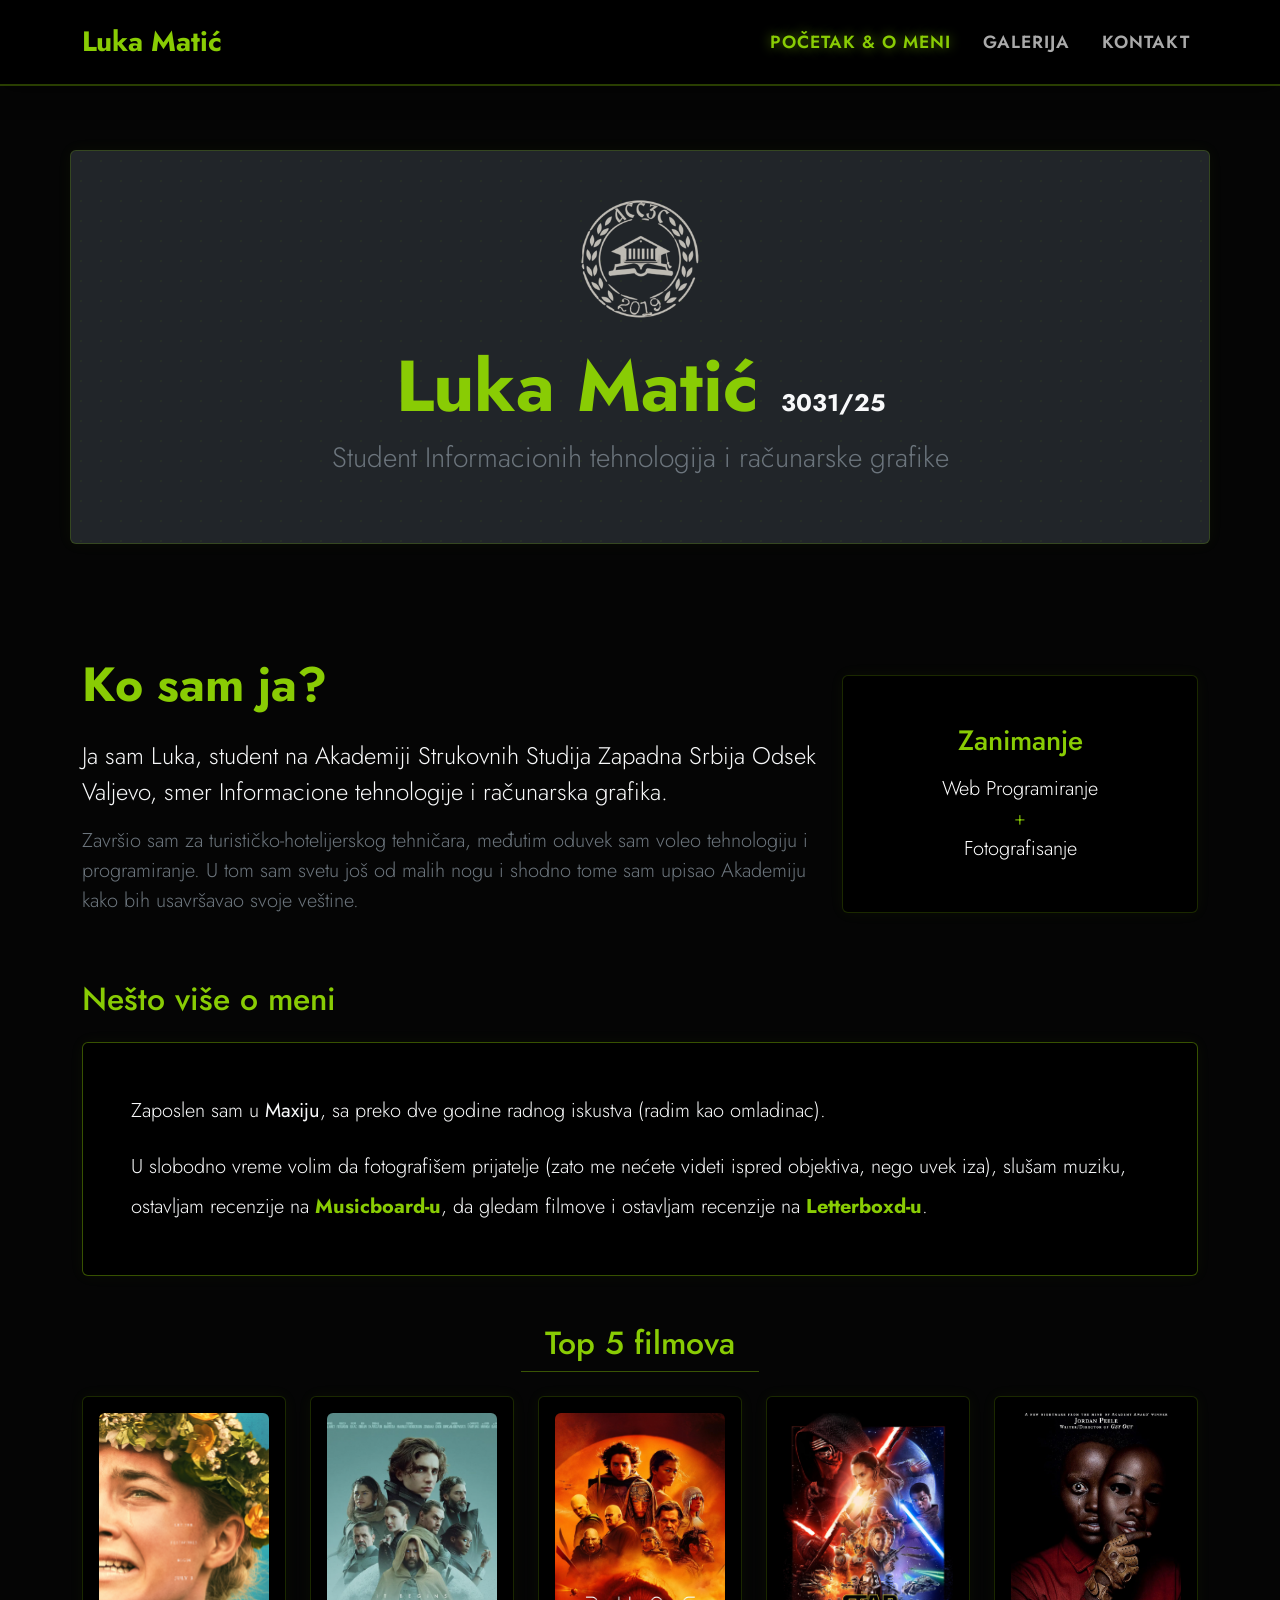
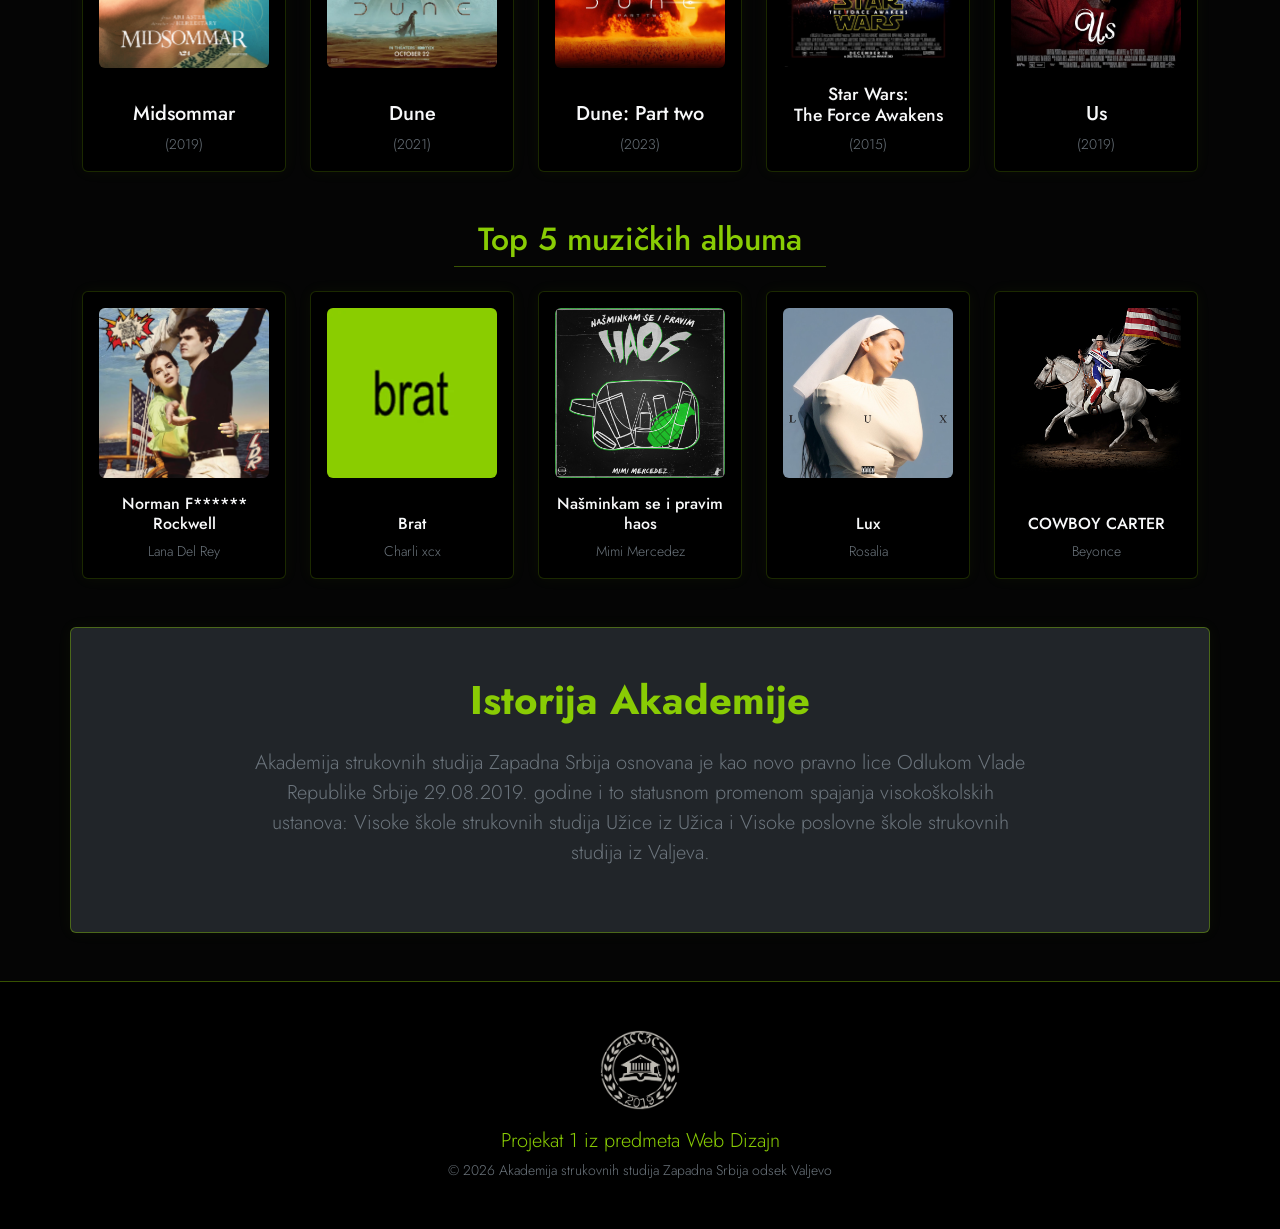
==== index.html @ d8d51e2e "1" ====
<!DOCTYPE html>
<html lang="sr" data-bs-theme="dark">
<head>
    <meta charset="UTF-8">
    <meta name="viewport" content="width=device-width, initial-scale=1.0">
    <title>Početak - Luka Matić</title>
    <link href="https://cdn.jsdelivr.net/npm/bootstrap@5.3.3/dist/css/bootstrap.min.css" rel="stylesheet">
    <link rel="preconnect" href="https://fonts.googleapis.com">
    <link rel="preconnect" href="https://fonts.gstatic.com" crossorigin>
    <link href="https://fonts.googleapis.com/css2?family=Jost:wght@300;400;500;600&display=swap" rel="stylesheet">
    <link href="index.css" rel="stylesheet">
</head>
<body>
    <nav class="navbar navbar-expand-lg custom-navbar sticky-top">
        <div class="container">
            <a class="navbar-brand text-neon fw-bold fs-3" href="index.html">Luka Matić</a>
            <button class="navbar-toggler" type="button" data-bs-toggle="collapse" data-bs-target="#navbarNav">
                <span class="navbar-toggler-icon"></span>
            </button>
            <div class="collapse navbar-collapse justify-content-end" id="navbarNav">
                <ul class="navbar-nav gap-3">
                    <li class="nav-item">
                        <a class="nav-link active" href="index.html">Početak & O meni</a>
                    </li>
                    <li class="nav-item">
                        <a class="nav-link" href="galerija.html">Galerija</a>
                    </li>
                    <li class="nav-item">
                        <a class="nav-link" href="kontakt.html">Kontakt</a>
                    </li>
                </ul>
            </div>
        </div>
    </nav>

    <header class="hero-section text-center py-5 fade-in">
        <div class="container py-5 my-3 rounded neon-box bg-dark custom-bg-pattern">
            <a href="https://va.akademijazs.edu.rs/">
                <img src="9-Akademija-logo-sivi.png" alt="Akademija" class="logo-img mb-4 fade-in delay-1" height="120">
            </a>
            <h1 class="display-2 fw-bold text-neon fade-in delay-2">Luka Matić <span class="fs-4 text-light">3031/25</span></h1>
            <p class="lead fade-in delay-3 fs-3 text-secondary">Student Informacionih tehnologija i računarske grafike</p>
        </div>
    </header>

    <main class="container my-5">
        <div class="row align-items-center mb-5 slide-up">
            <div class="col-lg-8 mb-4 mb-lg-0">
                <h2 class="text-neon mb-4 fw-bold display-5">Ko sam ja?</h2>
                <p class="fs-4 lh-base text-light">Ja sam Luka, student na Akademiji Strukovnih Studija Zapadna Srbija Odsek Valjevo, smer Informacione tehnologije i računarska grafika.</p>
                <p class="fs-5 text-secondary">Završio sam za turističko-hotelijerskog tehničara, međutim oduvek sam voleo tehnologiju i programiranje. U tom sam svetu još od malih nogu i shodno tome sam upisao Akademiju kako bih usavršavao svoje veštine.</p>
            </div>
            <div class="col-lg-4 text-center">
                <div class="neon-box p-5 rounded bg-black h-100 d-flex flex-column justify-content-center">
                    <h4 class="text-neon fs-3 mb-3">Zanimanje</h4>
                    <p class="fs-5 mb-0 text-white">Web Programiranje<br><span class="text-neon">+</span><br>Fotografisanje</p>
                </div>
            </div>
        </div>

        <div class="row mb-5 slide-up">
            <div class="col-lg-12">
                <h2 class="text-neon mb-4">Nešto više o meni</h2>
                <div class="card bg-black border-neon p-5 neon-box text-light fs-5 lh-lg">
                    <p>Zaposlen sam u <strong>Maxiju</strong>, sa preko dve godine radnog iskustva (radim kao omladinac).</p>
                    <p class="mb-0">U slobodno vreme volim da fotografišem prijatelje (zato me nećete videti ispred objektiva, nego uvek iza), slušam muziku, ostavljam recenzije na <a class="text-neon fw-bold custom-link" href="https://musicboard.com/user/lukamercedez" target="_blank">Musicboard-u</a>, da gledam filmove i ostavljam recenzije na <a class="text-neon fw-bold custom-link" href="https://letterboxd.com/lukamercedez/" target="_blank">Letterboxd-u</a>.</p>
                </div>
            </div>
        </div>

        <div class="row mt-5 slide-up">
            <div class="col-12 text-center">
                <h2 class="text-neon mb-4 pb-2 border-bottom border-neon d-inline-block px-4">Top 5 filmova</h2>
            </div>
        </div>
        
        <div class="row row-cols-2 row-cols-md-5 g-4 slide-up mb-5 justify-content-center text-center">
            <div class="col">
                <a href="https://www.imdb.com/find/?q=Midsommar" target="_blank" class="text-decoration-none">
                    <div class="neon-box bg-black p-3 rounded h-100 d-flex flex-column transition-hover">
                        <img src="midsommar.jpg" class="img-fluid rounded mb-3 custom-poster" alt="Midsommar" loading="lazy" decoding="async">
                        <h5 class="text-light mt-auto">Midsommar</h5>
                        <p class="text-secondary small mb-0">(2019)</p>
                    </div>
                </a>
            </div>
            <div class="col">
                <a href="https://www.imdb.com/find/?q=Dune" target="_blank" class="text-decoration-none">
                    <div class="neon-box bg-black p-3 rounded h-100 d-flex flex-column transition-hover">
                        <img src="dune.webp" class="img-fluid rounded mb-3 custom-poster" alt="Dune" loading="lazy" decoding="async">
                        <h5 class="text-light mt-auto">Dune</h5>
                        <p class="text-secondary small mb-0">(2021)</p>
                    </div>
                </a>
            </div>
            <div class="col">
                <a href="https://www.imdb.com/find/?q=Dune+Part+Two" target="_blank" class="text-decoration-none">
                    <div class="neon-box bg-black p-3 rounded h-100 d-flex flex-column transition-hover">
                        <img src="duneparttwo.jpg" class="img-fluid rounded mb-3 custom-poster" alt="Dune: Part two" loading="lazy" decoding="async">
                        <h5 class="text-light mt-auto">Dune: Part two</h5>
                        <p class="text-secondary small mb-0">(2023)</p>
                    </div>
                </a>
            </div>
            <div class="col">
                <a href="https://www.imdb.com/find/?q=Star+Wars+The+Force+Awakens" target="_blank" class="text-decoration-none">
                    <div class="neon-box bg-black p-3 rounded h-100 d-flex flex-column transition-hover">
                        <img src="starwars.jpeg" class="img-fluid rounded mb-3 custom-poster" alt="Star Wars: The Force Awakens" loading="lazy" decoding="async">
                        <h5 class="text-light mt-auto text-decoration-none" style="font-size:1.1rem;">Star Wars: <br>The Force Awakens</h5>
                        <p class="text-secondary small mb-0">(2015)</p>
                    </div>
                </a>
            </div>
            <div class="col">
                <a href="https://www.imdb.com/find/?q=Us" target="_blank" class="text-decoration-none">
                    <div class="neon-box bg-black p-3 rounded h-100 d-flex flex-column transition-hover">
                        <img src="us.jpg" class="img-fluid rounded mb-3 custom-poster" alt="Us" loading="lazy" decoding="async">
                        <h5 class="text-light mt-auto">Us</h5>
                        <p class="text-secondary small mb-0">(2019)</p>
                    </div>
                </a>
            </div>
        </div>

        <div class="row mt-5 slide-up">
            <div class="col-12 text-center">
                <h2 class="text-neon mb-4 pb-2 border-bottom border-neon d-inline-block px-4">Top 5 muzičkih albuma</h2>
            </div>
        </div>

        <div class="row row-cols-2 row-cols-md-3 row-cols-lg-5 g-4 slide-up mb-5 justify-content-center text-center">
            <div class="col">
                <a href="https://open.spotify.com/search/Norman%20Fucking%20Rockwell%20Lana%20Del%20Rey" target="_blank" class="text-decoration-none">
                    <div class="neon-box bg-black p-3 rounded h-100 d-flex flex-column transition-hover">
                        <img src="nfrbylana.jpg" class="img-fluid rounded mb-3 custom-album" alt="Norman F****** Rockwell" loading="lazy" decoding="async">
                        <h5 class="text-light fs-6 mt-auto">Norman F****** Rockwell</h5>
                        <p class="text-secondary small mb-0">Lana Del Rey</p>
                    </div>
                </a>
            </div>
            <div class="col">
                <a href="https://open.spotify.com/search/Brat%20Charli%20xcx" target="_blank" class="text-decoration-none">
                    <div class="neon-box bg-black p-3 rounded h-100 d-flex flex-column transition-hover">
                        <img src="Charli-XCX-Brat.webp" class="img-fluid rounded mb-3 custom-album" alt="Brat" loading="lazy" decoding="async">
                        <h5 class="text-light fs-6 mt-auto">Brat</h5>
                        <p class="text-secondary small mb-0">Charli xcx</p>
                    </div>
                </a>
            </div>
            <div class="col">
                <a href="https://open.spotify.com/search/Nasminkam%20se%20i%20pravim%20haos%20Mimi%20Mercedez" target="_blank" class="text-decoration-none">
                    <div class="neon-box bg-black p-3 rounded h-100 d-flex flex-column transition-hover">
                        <img src="nasminkamseipravimhaos.jpeg" class="img-fluid rounded mb-3 custom-album" alt="Našminkam se i pravim haos" loading="lazy" decoding="async">
                        <h5 class="text-light fs-6 mt-auto">Našminkam se i pravim haos</h5>
                        <p class="text-secondary small mb-0">Mimi Mercedez</p>
                    </div>
                </a>
            </div>
            <div class="col">
                <a href="https://open.spotify.com/search/Lux%20Rosalia" target="_blank" class="text-decoration-none">
                    <div class="neon-box bg-black p-3 rounded h-100 d-flex flex-column transition-hover">
                        <img src="luxbyrosalia.jpeg" class="img-fluid rounded mb-3 custom-album" alt="Lux" loading="lazy" decoding="async">
                        <h5 class="text-light fs-6 mt-auto">Lux</h5>
                        <p class="text-secondary small mb-0">Rosalia</p>
                    </div>
                </a>
            </div>
            <div class="col">
                <a href="https://open.spotify.com/search/Cowboy%20Carter%20Beyonce" target="_blank" class="text-decoration-none">
                    <div class="neon-box bg-black p-3 rounded h-100 d-flex flex-column transition-hover">
                        <img src="cowboycarter.png" class="img-fluid rounded mb-3 custom-album" alt="COWBOY CARTER" loading="lazy" decoding="async">
                        <h5 class="text-light fs-6 mt-auto">COWBOY CARTER</h5>
                        <p class="text-secondary small mb-0">Beyonce</p>
                    </div>
                </a>
            </div>
        </div>

        <div class="row mt-5 slide-up">
            <aside class="col-12 p-5 bg-dark rounded border-neon neon-box text-center">
                <h3 class="mb-4"><a class="text-neon custom-link display-6 fw-bold" href="https://akademijazs.edu.rs/o-akademiji/">Istorija Akademije</a></h3>
                <p class="fs-5 text-secondary w-75 mx-auto">Akademija strukovnih studija Zapadna Srbija osnovana je kao novo pravno lice Odlukom Vlade Republike Srbije 29.08.2019. godine i to statusnom promenom spajanja visokoškolskih ustanova: Visoke škole strukovnih studija Užice iz Užica i Visoke poslovne škole strukovnih studija iz Valjeva.</p>
            </aside>
        </div>
    </main>

    <footer class="footer mt-auto py-5 border-top border-neon text-center bg-black">
        <div class="container">
            <a href="https://va.akademijazs.edu.rs/" class="d-inline-block mb-3 logo-hover">
                <img src="9-Akademija-logo-sivi.png" height="80" alt="Logo">
            </a>
            <p class="text-neon mb-1 fs-5">Projekat 1 iz predmeta Web Dizajn</p>
            <p class="small text-secondary mb-0">&copy; 2026 Akademija strukovnih studija Zapadna Srbija odsek Valjevo</p>
        </div>
    </footer>

    <script src="https://cdn.jsdelivr.net/npm/bootstrap@5.3.3/dist/js/bootstrap.bundle.min.js"></script>
    <script src="index.js"></script>
</body>
</html>
---- index.css ----
:root {
    --neon-green: #89CC04;
    --dark-bg: #050505;
    --darker-bg: #000000;
}

html {
    overflow-x: clip;
}

body {
    background-color: var(--dark-bg) !important;
    color: #e0e0e0;
    font-family: 'Jost', system-ui, -apple-system, sans-serif !important;
    font-weight: 300 !important;
    scroll-behavior: smooth;
    overflow-x: hidden;
    max-width: 100%;
}

::selection {
    background-color: var(--neon-green);
    color: black;
}

.text-neon {
    color: var(--neon-green) !important;
}

.border-neon {
    border-color: rgba(137, 204, 4, 0.4) !important;
}

.bg-black {
    background-color: var(--darker-bg) !important;
}

.custom-bg-pattern {
    background-image: radial-gradient(rgba(137, 204, 4, 0.05) 1px, transparent 1px);
    background-size: 20px 20px;
}

.custom-link {
    text-decoration: none;
    transition: color 0.3s ease, text-shadow 0.3s ease;
}

.custom-link:hover {
    color: #fff !important;
    text-shadow: 0 0 10px var(--neon-green);
}

.logo-hover {
    transition: transform 0.3s ease;
}

.logo-hover:hover {
    transform: scale(1.05);
}

.custom-navbar {
    background-color: rgba(0, 0, 0, 0.92);
    backdrop-filter: blur(10px);
    -webkit-backdrop-filter: blur(10px);
    border-bottom: 2px solid rgba(137, 204, 4, 0.3);
    box-shadow: 0 4px 20px rgba(0, 0, 0, 0.5);
    padding: 1rem 0;
}

.nav-link {
    color: #aaaaaa !important;
    font-weight: 600;
    font-size: 1.1rem;
    transition: color 0.25s ease, text-shadow 0.25s ease;
    text-transform: uppercase;
    letter-spacing: 1px;
}

.nav-link:hover, .nav-link.active {
    color: var(--neon-green) !important;
    text-shadow: 0 0 12px rgba(137, 204, 4, 0.6);
}

.neon-box {
    border: 1px solid rgba(137, 204, 4, 0.2);
    box-shadow: 0 0 15px rgba(137, 204, 4, 0.05);
    transition: box-shadow 0.3s ease, border-color 0.3s ease, transform 0.3s ease;
}

.neon-box:hover {
    box-shadow: 0 0 25px rgba(137, 204, 4, 0.2);
    border-color: rgba(137, 204, 4, 0.7);
    transform: translateY(-4px);
}

.btn-neon {
    background-color: transparent;
    color: var(--neon-green);
    border: 2px solid var(--neon-green);
    border-radius: 8px;
    font-weight: bold;
    transition: background-color 0.25s ease, color 0.25s ease, box-shadow 0.25s ease, transform 0.25s ease;
}

.btn-neon:hover {
    background-color: var(--neon-green);
    color: black;
    box-shadow: 0 0 20px var(--neon-green);
    transform: translateY(-3px);
}

/* ── Gallery grid ── */
.galerija-grid {
    display: grid;
    grid-template-columns: repeat(4, 1fr);
    gap: 16px;
}

.custom-img {
    border-radius: 10px;
    box-shadow: 0 4px 15px rgba(0, 0, 0, 0.8);
    transition: transform 0.3s ease, box-shadow 0.3s ease, border-color 0.3s ease;
    cursor: pointer;
    width: 100%;
    height: auto;
    border: 2px solid transparent;
    display: block;
}

.custom-img.img-large {
    grid-column: span 2;
}

.custom-img.img-grafika {
    object-fit: contain;
    background-color: rgba(255, 255, 255, 0.05);
    padding: 15px;
}

.custom-img:hover {
    transform: scale(1.04) translateY(-6px);
    box-shadow: 0 12px 28px rgba(137, 204, 4, 0.2);
    border-color: var(--neon-green);
    z-index: 10;
    position: relative;
}

/* ── Scroll animations ── */
.fade-in {
    opacity: 0;
    animation: fadeIn 1s ease forwards;
}

.slide-up {
    opacity: 0;
    transform: translateY(30px);
    transition: opacity 0.7s ease-out, transform 0.7s ease-out;
}

.slide-up.visible {
    opacity: 1;
    transform: translateY(0);
}

.delay-1 { animation-delay: 0.2s; }
.delay-2 { animation-delay: 0.4s; }
.delay-3 { animation-delay: 0.6s; }
.delay-4 { animation-delay: 0.8s; }

@keyframes fadeIn {
    from { opacity: 0; }
    to { opacity: 1; }
}

/* ── Form ── */
.form-control {
    transition: border-color 0.25s ease, box-shadow 0.25s ease;
}

.form-control:focus {
    background-color: var(--dark-bg);
    color: white;
    border-color: var(--neon-green);
    box-shadow: 0 0 10px rgba(137, 204, 4, 0.4);
}

/* ── Cards: film / album ── */
.custom-poster {
    aspect-ratio: 2/3;
    object-fit: cover;
    width: 100%;
    box-shadow: 0 4px 15px rgba(0, 0, 0, 0.5);
}

.custom-album {
    aspect-ratio: 1/1;
    object-fit: cover;
    width: 100%;
    box-shadow: 0 4px 15px rgba(0, 0, 0, 0.5);
}

/* ── Tablet ── */
@media (max-width: 768px) {
    .galerija-grid {
        grid-template-columns: repeat(2, 1fr);
        gap: 10px;
    }

    .custom-img.img-large {
        grid-column: span 2;
    }

    .custom-img.img-grafika {
        grid-column: span 2;
    }

    .custom-navbar {
        backdrop-filter: none;
        -webkit-backdrop-filter: none;
        background-color: rgba(0, 0, 0, 0.97);
    }
}

/* ── Mobile ── */
@media (max-width: 480px) {
    .galerija-grid {
        grid-template-columns: 1fr;
        gap: 10px;
    }

    .custom-img,
    .custom-img.img-large,
    .custom-img.img-grafika {
        grid-column: span 1 !important;
    }

    .display-2 { font-size: 2.2rem !important; }
    .display-3 { font-size: 2rem !important; }
    .display-4 { font-size: 1.8rem !important; }

    .navbar-nav {
        gap: 0 !important;
    }

    .navbar-nav .nav-link {
        padding: 0.5rem 0;
    }
}
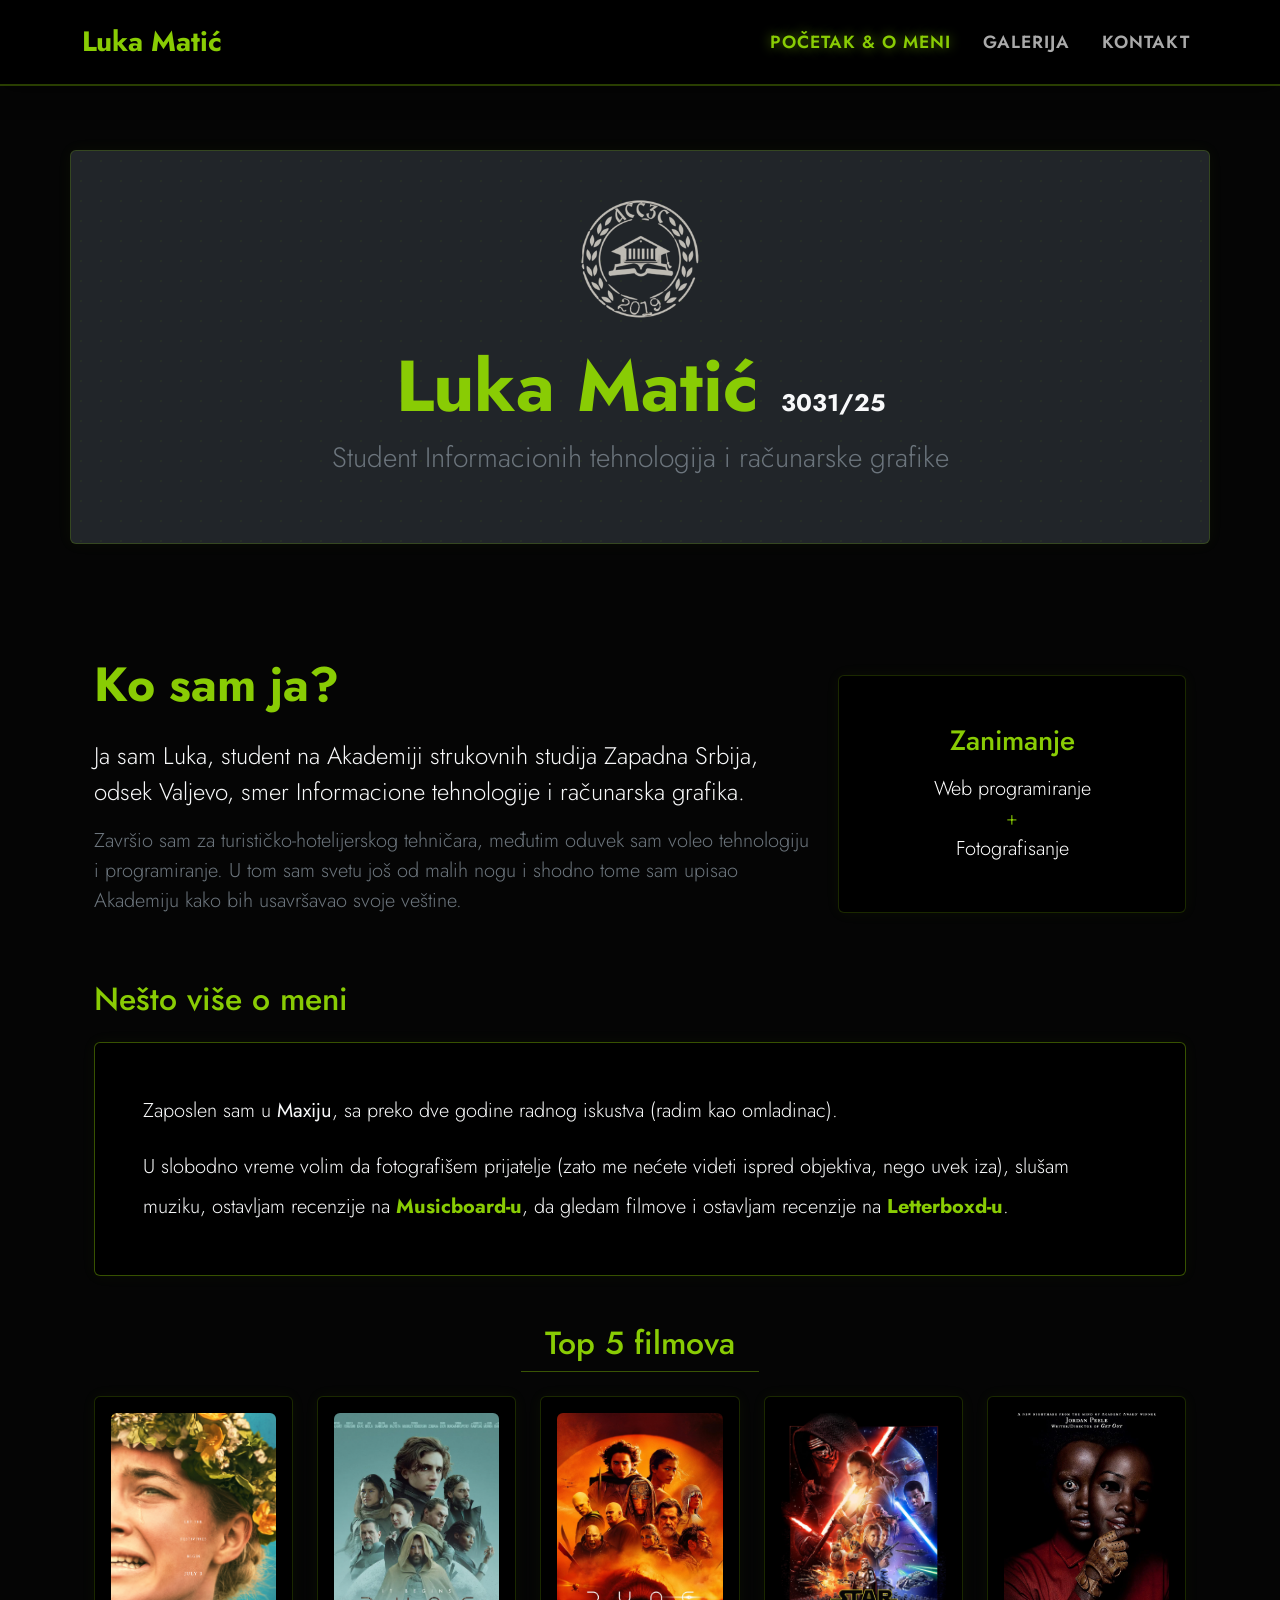
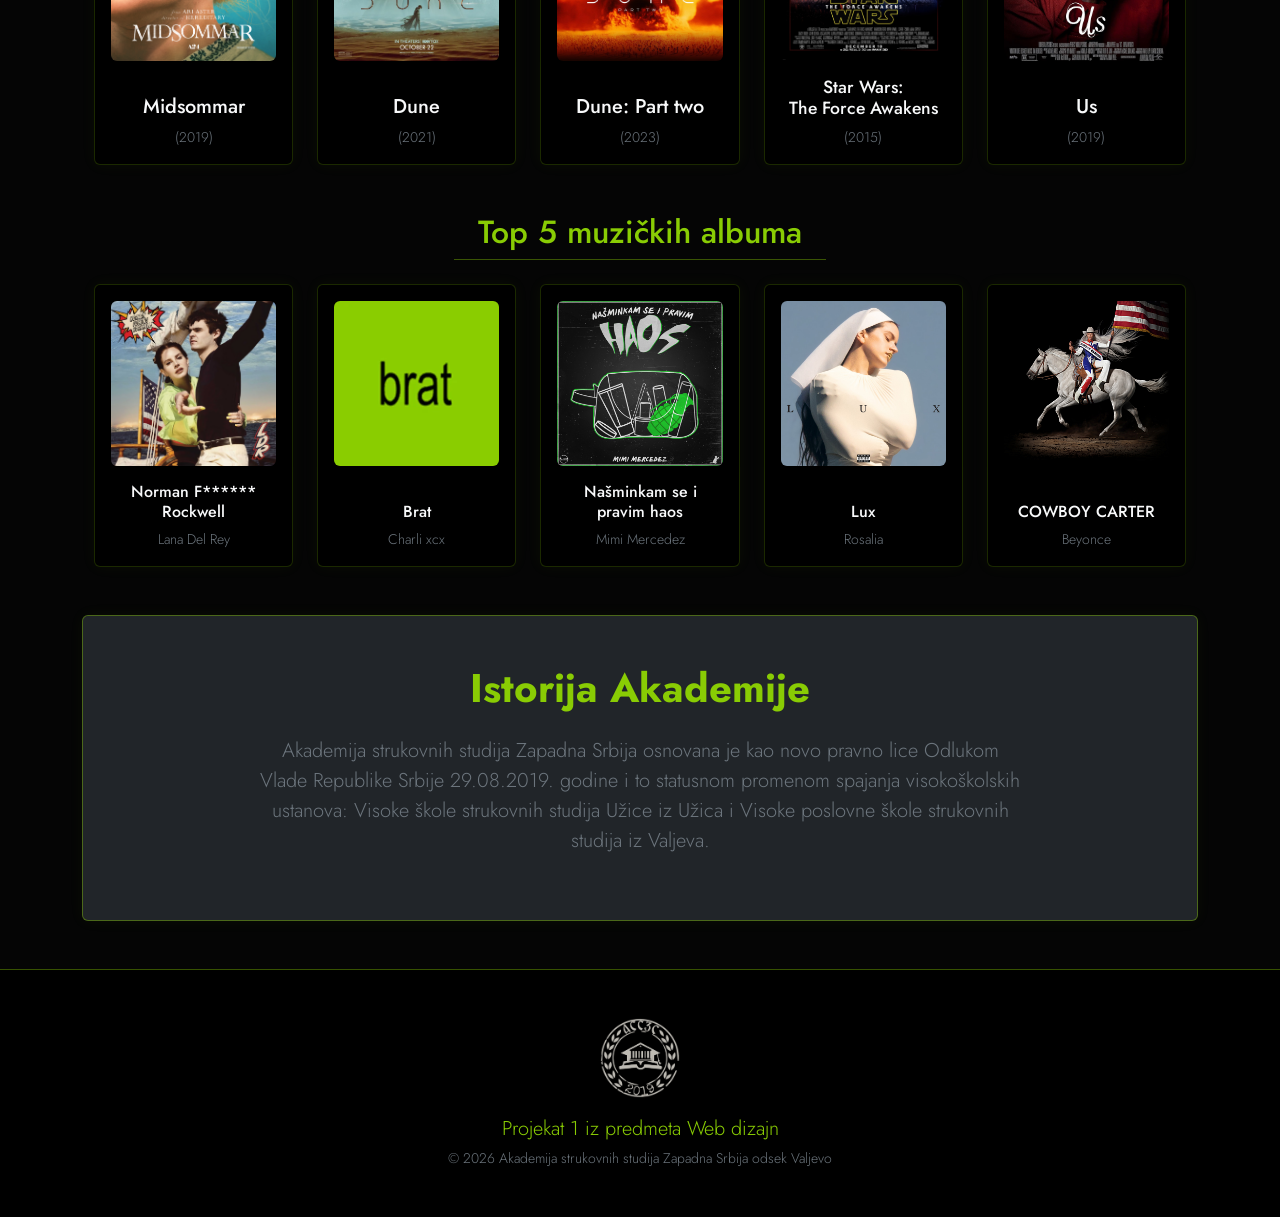
==== commit bae11a3e: "1" ====
--- a/index.html
+++ b/index.html
@@ -33,7 +33,7 @@
         </div>
     </nav>
 
-    <header class="hero-section text-center py-5 fade-in">
+    <header class="hero-section text-center py-5 fade-in px-2 px-sm-0">
         <div class="container py-5 my-3 rounded neon-box bg-dark custom-bg-pattern">
             <a href="https://va.akademijazs.edu.rs/">
                 <img src="9-Akademija-logo-sivi.png" alt="Akademija" class="logo-img mb-4 fade-in delay-1" height="120">
@@ -43,17 +43,17 @@
         </div>
     </header>
 
-    <main class="container my-5">
+    <main class="container my-5 px-3 px-sm-4">
         <div class="row align-items-center mb-5 slide-up">
             <div class="col-lg-8 mb-4 mb-lg-0">
                 <h2 class="text-neon mb-4 fw-bold display-5">Ko sam ja?</h2>
-                <p class="fs-4 lh-base text-light">Ja sam Luka, student na Akademiji Strukovnih Studija Zapadna Srbija Odsek Valjevo, smer Informacione tehnologije i računarska grafika.</p>
+                <p class="fs-4 lh-base text-light">Ja sam Luka, student na Akademiji strukovnih studija Zapadna Srbija, odsek Valjevo, smer Informacione tehnologije i računarska grafika.</p>
                 <p class="fs-5 text-secondary">Završio sam za turističko-hotelijerskog tehničara, međutim oduvek sam voleo tehnologiju i programiranje. U tom sam svetu još od malih nogu i shodno tome sam upisao Akademiju kako bih usavršavao svoje veštine.</p>
             </div>
             <div class="col-lg-4 text-center">
                 <div class="neon-box p-5 rounded bg-black h-100 d-flex flex-column justify-content-center">
                     <h4 class="text-neon fs-3 mb-3">Zanimanje</h4>
-                    <p class="fs-5 mb-0 text-white">Web Programiranje<br><span class="text-neon">+</span><br>Fotografisanje</p>
+                    <p class="fs-5 mb-0 text-white">Web programiranje<br><span class="text-neon">+</span><br>Fotografisanje</p>
                 </div>
             </div>
         </div>
@@ -177,7 +177,7 @@
         </div>
 
         <div class="row mt-5 slide-up">
-            <aside class="col-12 p-5 bg-dark rounded border-neon neon-box text-center">
+            <aside class="col-12 p-3 p-md-5 bg-dark rounded border-neon neon-box text-center">
                 <h3 class="mb-4"><a class="text-neon custom-link display-6 fw-bold" href="https://akademijazs.edu.rs/o-akademiji/">Istorija Akademije</a></h3>
                 <p class="fs-5 text-secondary w-75 mx-auto">Akademija strukovnih studija Zapadna Srbija osnovana je kao novo pravno lice Odlukom Vlade Republike Srbije 29.08.2019. godine i to statusnom promenom spajanja visokoškolskih ustanova: Visoke škole strukovnih studija Užice iz Užica i Visoke poslovne škole strukovnih studija iz Valjeva.</p>
             </aside>
@@ -189,7 +189,7 @@
             <a href="https://va.akademijazs.edu.rs/" class="d-inline-block mb-3 logo-hover">
                 <img src="9-Akademija-logo-sivi.png" height="80" alt="Logo">
             </a>
-            <p class="text-neon mb-1 fs-5">Projekat 1 iz predmeta Web Dizajn</p>
+            <p class="text-neon mb-1 fs-5">Projekat 1 iz predmeta Web dizajn</p>
             <p class="small text-secondary mb-0">&copy; 2026 Akademija strukovnih studija Zapadna Srbija odsek Valjevo</p>
         </div>
     </footer>
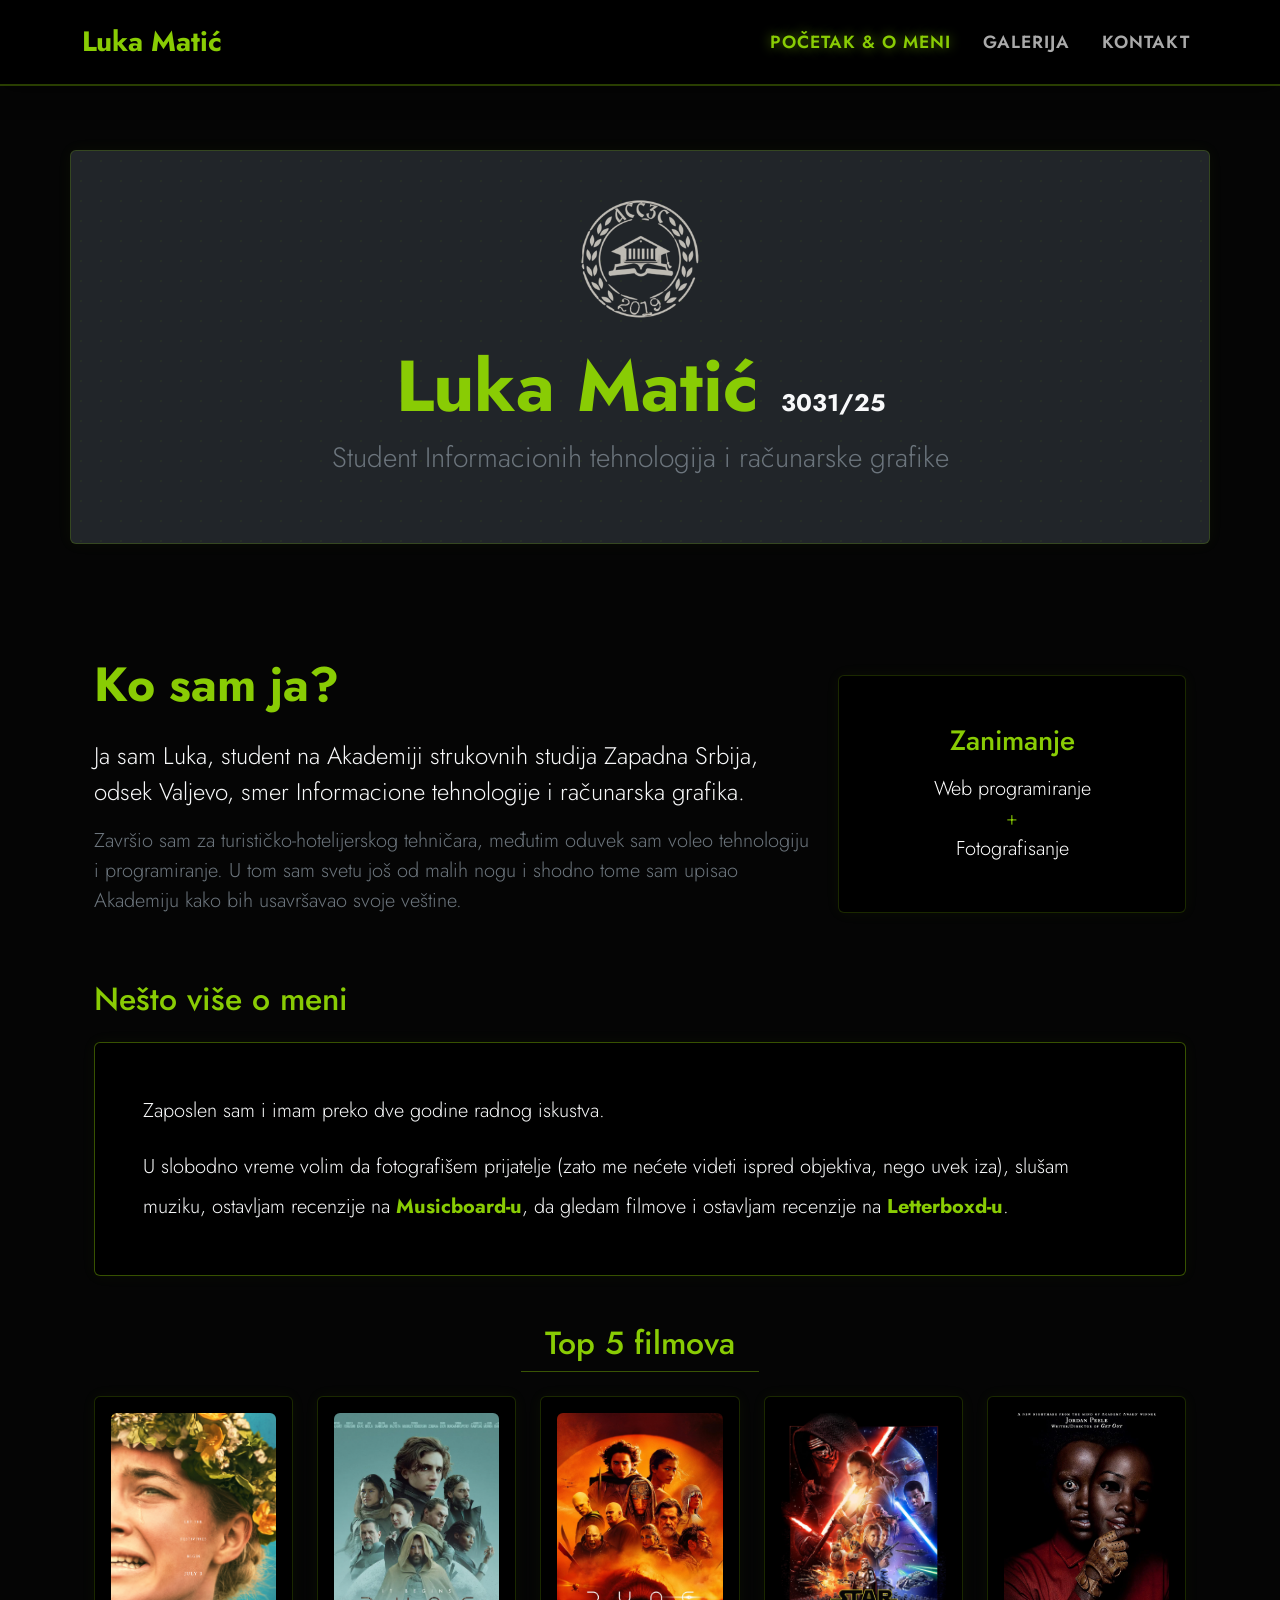
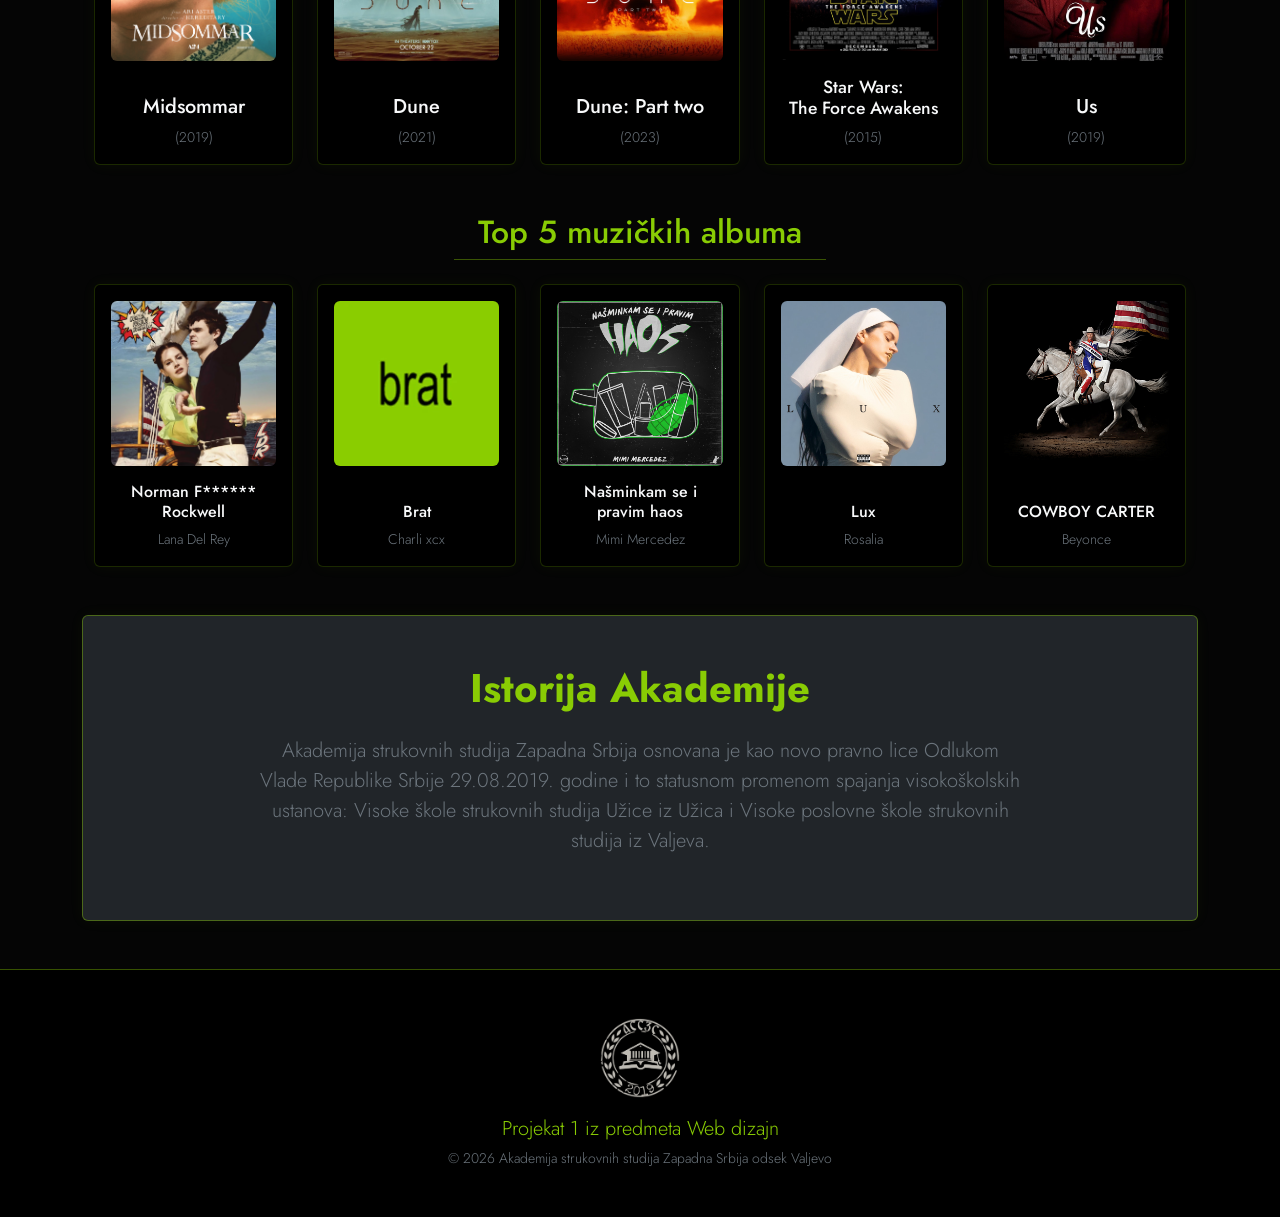
==== commit 9aa704aa: "1" ====
--- a/index.html
+++ b/index.html
@@ -62,7 +62,7 @@
             <div class="col-lg-12">
                 <h2 class="text-neon mb-4">Nešto više o meni</h2>
                 <div class="card bg-black border-neon p-5 neon-box text-light fs-5 lh-lg">
-                    <p>Zaposlen sam u <strong>Maxiju</strong>, sa preko dve godine radnog iskustva (radim kao omladinac).</p>
+                    <p>Zaposlen sam i imam preko dve godine radnog iskustva.</p>
                     <p class="mb-0">U slobodno vreme volim da fotografišem prijatelje (zato me nećete videti ispred objektiva, nego uvek iza), slušam muziku, ostavljam recenzije na <a class="text-neon fw-bold custom-link" href="https://musicboard.com/user/lukamercedez" target="_blank">Musicboard-u</a>, da gledam filmove i ostavljam recenzije na <a class="text-neon fw-bold custom-link" href="https://letterboxd.com/lukamercedez/" target="_blank">Letterboxd-u</a>.</p>
                 </div>
             </div>
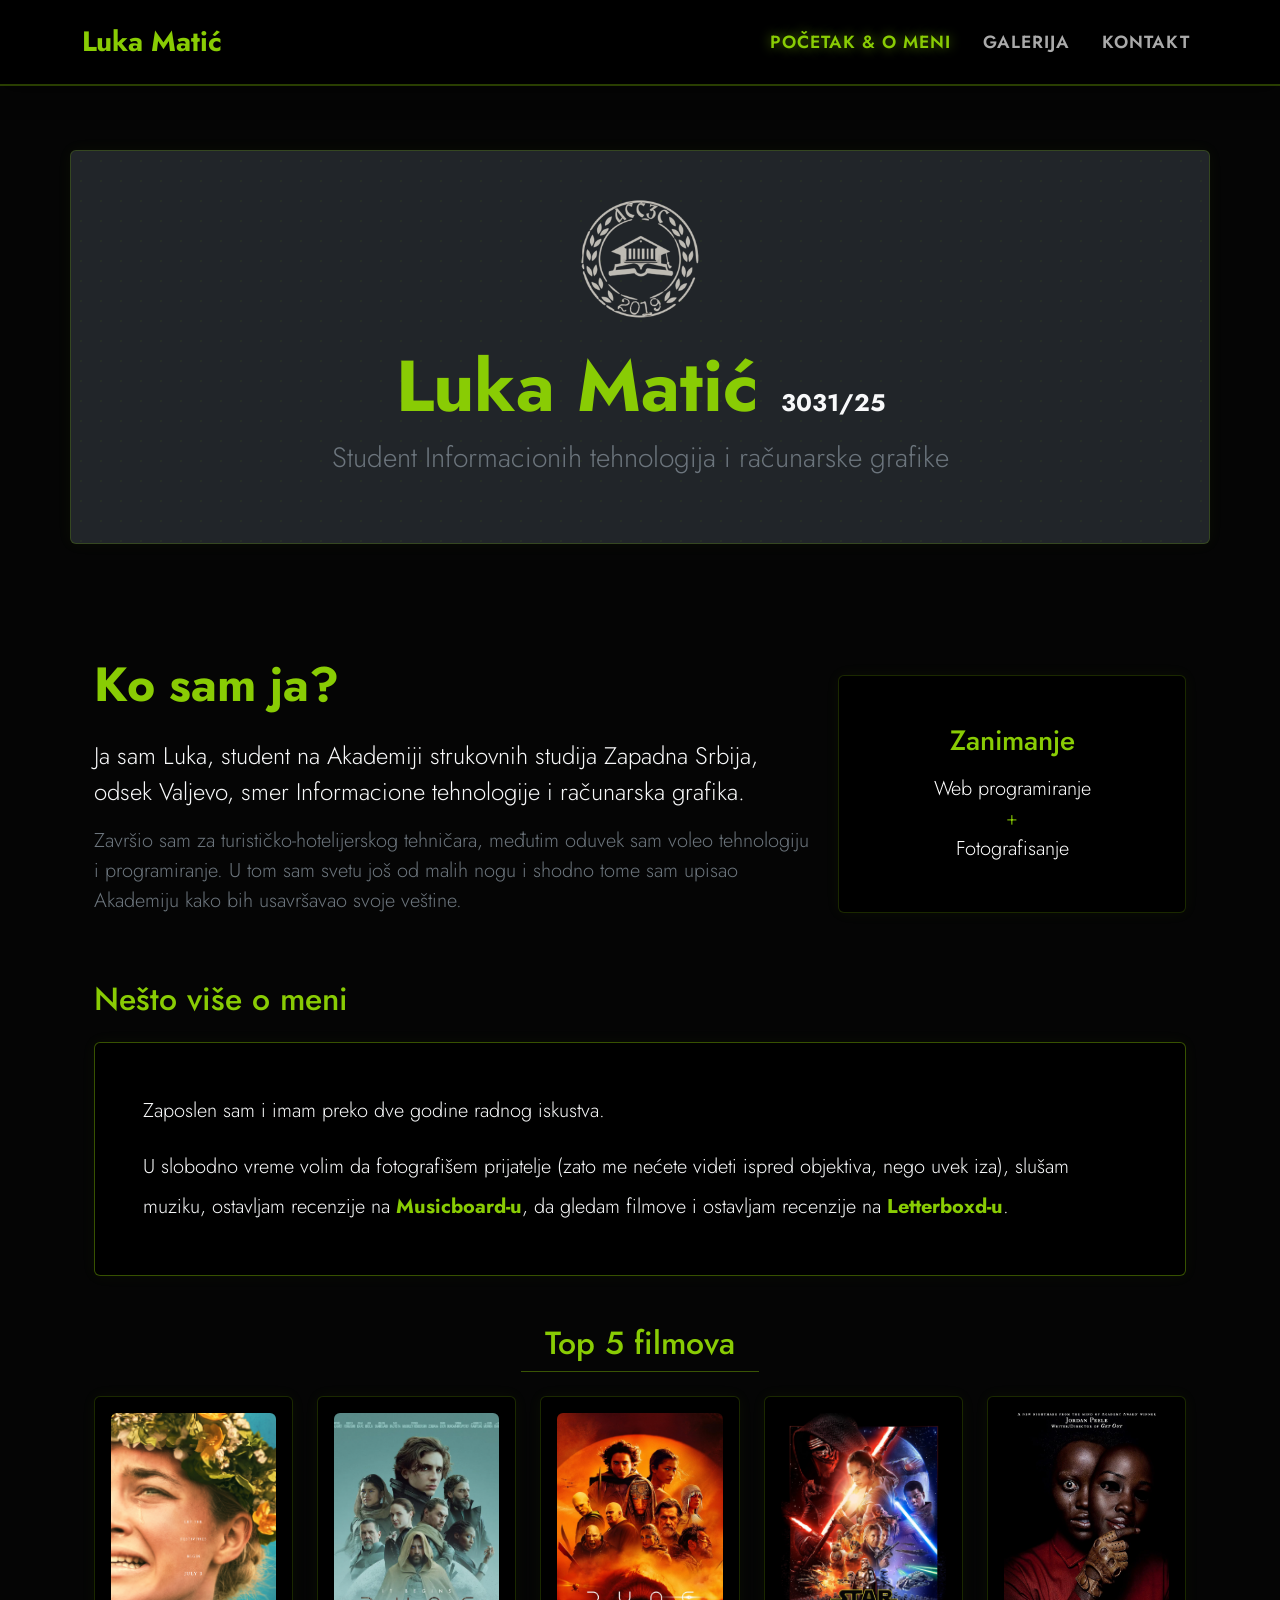
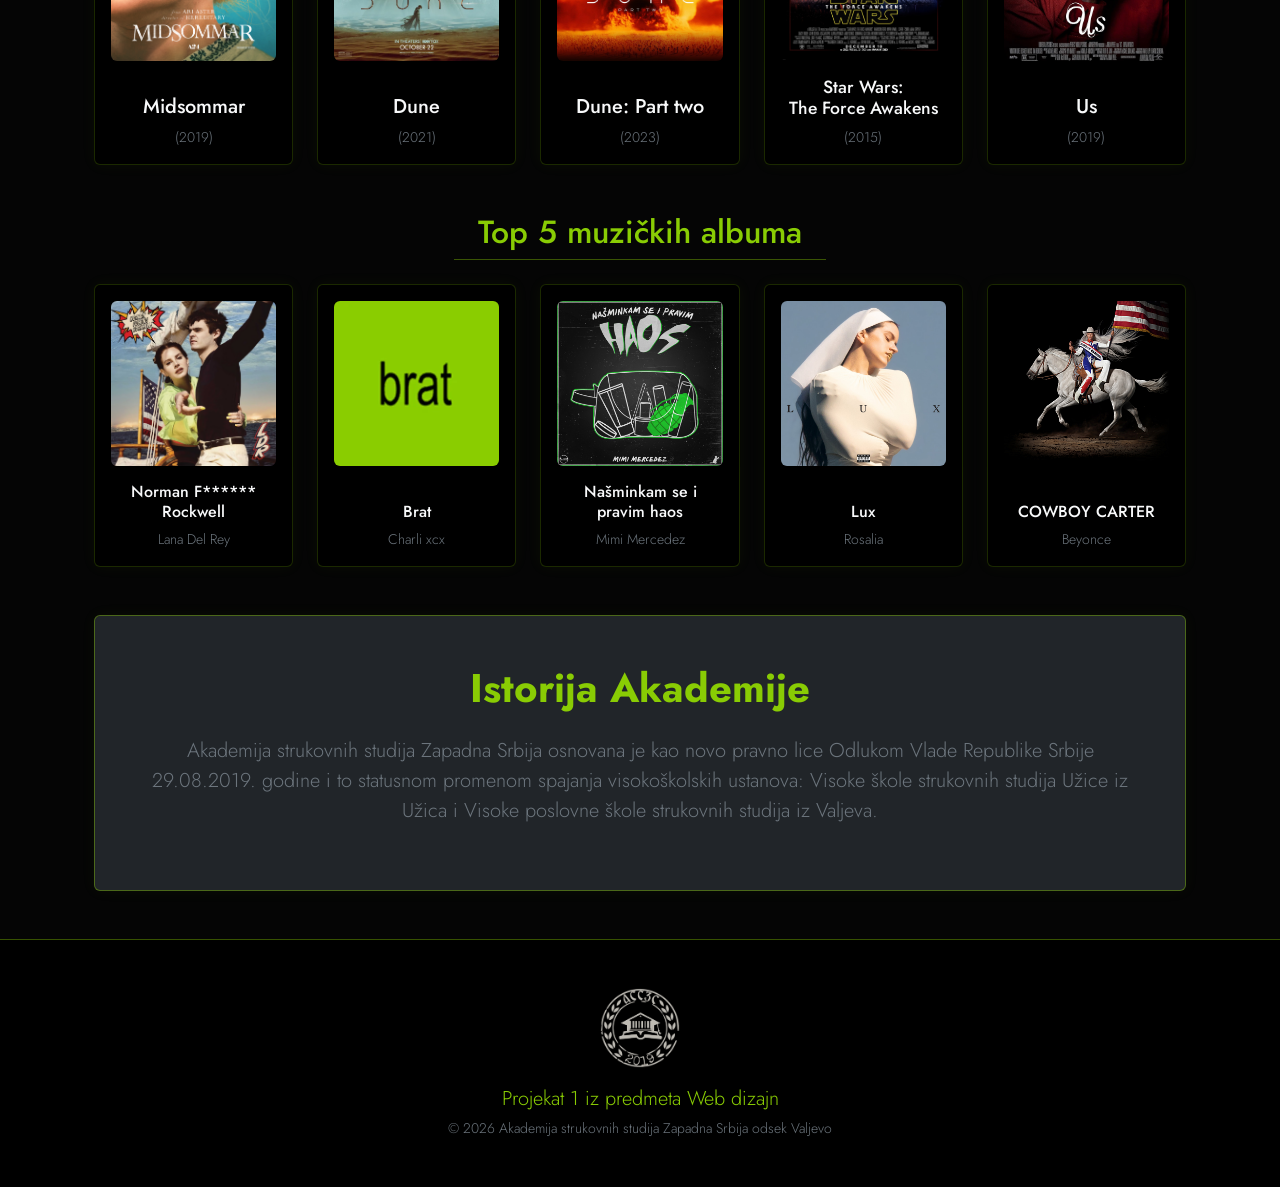
==== commit 054d58fd: "sized down boxes" ====
--- a/index.html
+++ b/index.html
@@ -33,8 +33,8 @@
         </div>
     </nav>
 
-    <header class="hero-section text-center py-5 fade-in px-2 px-sm-0">
-        <div class="container py-5 my-3 rounded neon-box bg-dark custom-bg-pattern">
+    <header class="hero-section text-center py-5 fade-in px-4 px-md-0">
+        <div class="container py-4 py-md-5 my-3 rounded neon-box bg-dark custom-bg-pattern">
             <a href="https://va.akademijazs.edu.rs/">
                 <img src="9-Akademija-logo-sivi.png" alt="Akademija" class="logo-img mb-4 fade-in delay-1" height="120">
             </a>
@@ -43,15 +43,15 @@
         </div>
     </header>
 
-    <main class="container my-5 px-3 px-sm-4">
+    <main class="container my-5 px-4">
         <div class="row align-items-center mb-5 slide-up">
             <div class="col-lg-8 mb-4 mb-lg-0">
                 <h2 class="text-neon mb-4 fw-bold display-5">Ko sam ja?</h2>
                 <p class="fs-4 lh-base text-light">Ja sam Luka, student na Akademiji strukovnih studija Zapadna Srbija, odsek Valjevo, smer Informacione tehnologije i računarska grafika.</p>
                 <p class="fs-5 text-secondary">Završio sam za turističko-hotelijerskog tehničara, međutim oduvek sam voleo tehnologiju i programiranje. U tom sam svetu još od malih nogu i shodno tome sam upisao Akademiju kako bih usavršavao svoje veštine.</p>
             </div>
-            <div class="col-lg-4 text-center">
-                <div class="neon-box p-5 rounded bg-black h-100 d-flex flex-column justify-content-center">
+            <div class="col-lg-4 text-center mt-4 mt-lg-0">
+                <div class="neon-box p-4 p-md-5 rounded bg-black h-100 d-flex flex-column justify-content-center">
                     <h4 class="text-neon fs-3 mb-3">Zanimanje</h4>
                     <p class="fs-5 mb-0 text-white">Web programiranje<br><span class="text-neon">+</span><br>Fotografisanje</p>
                 </div>
@@ -61,7 +61,7 @@
         <div class="row mb-5 slide-up">
             <div class="col-lg-12">
                 <h2 class="text-neon mb-4">Nešto više o meni</h2>
-                <div class="card bg-black border-neon p-5 neon-box text-light fs-5 lh-lg">
+                <div class="card bg-black border-neon p-4 p-md-5 neon-box text-light fs-5 lh-lg">
                     <p>Zaposlen sam i imam preko dve godine radnog iskustva.</p>
                     <p class="mb-0">U slobodno vreme volim da fotografišem prijatelje (zato me nećete videti ispred objektiva, nego uvek iza), slušam muziku, ostavljam recenzije na <a class="text-neon fw-bold custom-link" href="https://musicboard.com/user/lukamercedez" target="_blank">Musicboard-u</a>, da gledam filmove i ostavljam recenzije na <a class="text-neon fw-bold custom-link" href="https://letterboxd.com/lukamercedez/" target="_blank">Letterboxd-u</a>.</p>
                 </div>
@@ -76,7 +76,7 @@
         
         <div class="row row-cols-2 row-cols-md-5 g-4 slide-up mb-5 justify-content-center text-center">
             <div class="col">
-                <a href="https://www.imdb.com/find/?q=Midsommar" target="_blank" class="text-decoration-none">
+                <a href="https://letterboxd.com/film/midsommar/" target="_blank" class="text-decoration-none">
                     <div class="neon-box bg-black p-3 rounded h-100 d-flex flex-column transition-hover">
                         <img src="midsommar.jpg" class="img-fluid rounded mb-3 custom-poster" alt="Midsommar" loading="lazy" decoding="async">
                         <h5 class="text-light mt-auto">Midsommar</h5>
@@ -85,7 +85,7 @@
                 </a>
             </div>
             <div class="col">
-                <a href="https://www.imdb.com/find/?q=Dune" target="_blank" class="text-decoration-none">
+                <a href="https://letterboxd.com/film/dune-2021/" target="_blank" class="text-decoration-none">
                     <div class="neon-box bg-black p-3 rounded h-100 d-flex flex-column transition-hover">
                         <img src="dune.webp" class="img-fluid rounded mb-3 custom-poster" alt="Dune" loading="lazy" decoding="async">
                         <h5 class="text-light mt-auto">Dune</h5>
@@ -94,7 +94,7 @@
                 </a>
             </div>
             <div class="col">
-                <a href="https://www.imdb.com/find/?q=Dune+Part+Two" target="_blank" class="text-decoration-none">
+                <a href="https://letterboxd.com/film/dune-part-two/" target="_blank" class="text-decoration-none">
                     <div class="neon-box bg-black p-3 rounded h-100 d-flex flex-column transition-hover">
                         <img src="duneparttwo.jpg" class="img-fluid rounded mb-3 custom-poster" alt="Dune: Part two" loading="lazy" decoding="async">
                         <h5 class="text-light mt-auto">Dune: Part two</h5>
@@ -103,7 +103,7 @@
                 </a>
             </div>
             <div class="col">
-                <a href="https://www.imdb.com/find/?q=Star+Wars+The+Force+Awakens" target="_blank" class="text-decoration-none">
+                <a href="https://letterboxd.com/film/star-wars-the-force-awakens/" target="_blank" class="text-decoration-none">
                     <div class="neon-box bg-black p-3 rounded h-100 d-flex flex-column transition-hover">
                         <img src="starwars.jpeg" class="img-fluid rounded mb-3 custom-poster" alt="Star Wars: The Force Awakens" loading="lazy" decoding="async">
                         <h5 class="text-light mt-auto text-decoration-none" style="font-size:1.1rem;">Star Wars: <br>The Force Awakens</h5>
@@ -112,7 +112,7 @@
                 </a>
             </div>
             <div class="col">
-                <a href="https://www.imdb.com/find/?q=Us" target="_blank" class="text-decoration-none">
+                <a href="https://letterboxd.com/film/us-2019/" target="_blank" class="text-decoration-none">
                     <div class="neon-box bg-black p-3 rounded h-100 d-flex flex-column transition-hover">
                         <img src="us.jpg" class="img-fluid rounded mb-3 custom-poster" alt="Us" loading="lazy" decoding="async">
                         <h5 class="text-light mt-auto">Us</h5>
@@ -177,10 +177,12 @@
         </div>
 
         <div class="row mt-5 slide-up">
-            <aside class="col-12 p-3 p-md-5 bg-dark rounded border-neon neon-box text-center">
-                <h3 class="mb-4"><a class="text-neon custom-link display-6 fw-bold" href="https://akademijazs.edu.rs/o-akademiji/">Istorija Akademije</a></h3>
-                <p class="fs-5 text-secondary w-75 mx-auto">Akademija strukovnih studija Zapadna Srbija osnovana je kao novo pravno lice Odlukom Vlade Republike Srbije 29.08.2019. godine i to statusnom promenom spajanja visokoškolskih ustanova: Visoke škole strukovnih studija Užice iz Užica i Visoke poslovne škole strukovnih studija iz Valjeva.</p>
-            </aside>
+            <div class="col-12">
+                <aside class="p-4 p-md-5 bg-dark rounded border-neon neon-box text-center">
+                    <h3 class="mb-4"><a class="text-neon custom-link display-6 fw-bold" href="https://akademijazs.edu.rs/o-akademiji/">Istorija Akademije</a></h3>
+                    <p class="fs-5 text-secondary w-100 w-md-75 mx-auto">Akademija strukovnih studija Zapadna Srbija osnovana je kao novo pravno lice Odlukom Vlade Republike Srbije 29.08.2019. godine i to statusnom promenom spajanja visokoškolskih ustanova: Visoke škole strukovnih studija Užice iz Užica i Visoke poslovne škole strukovnih studija iz Valjeva.</p>
+                </aside>
+            </div>
         </div>
     </main>
 
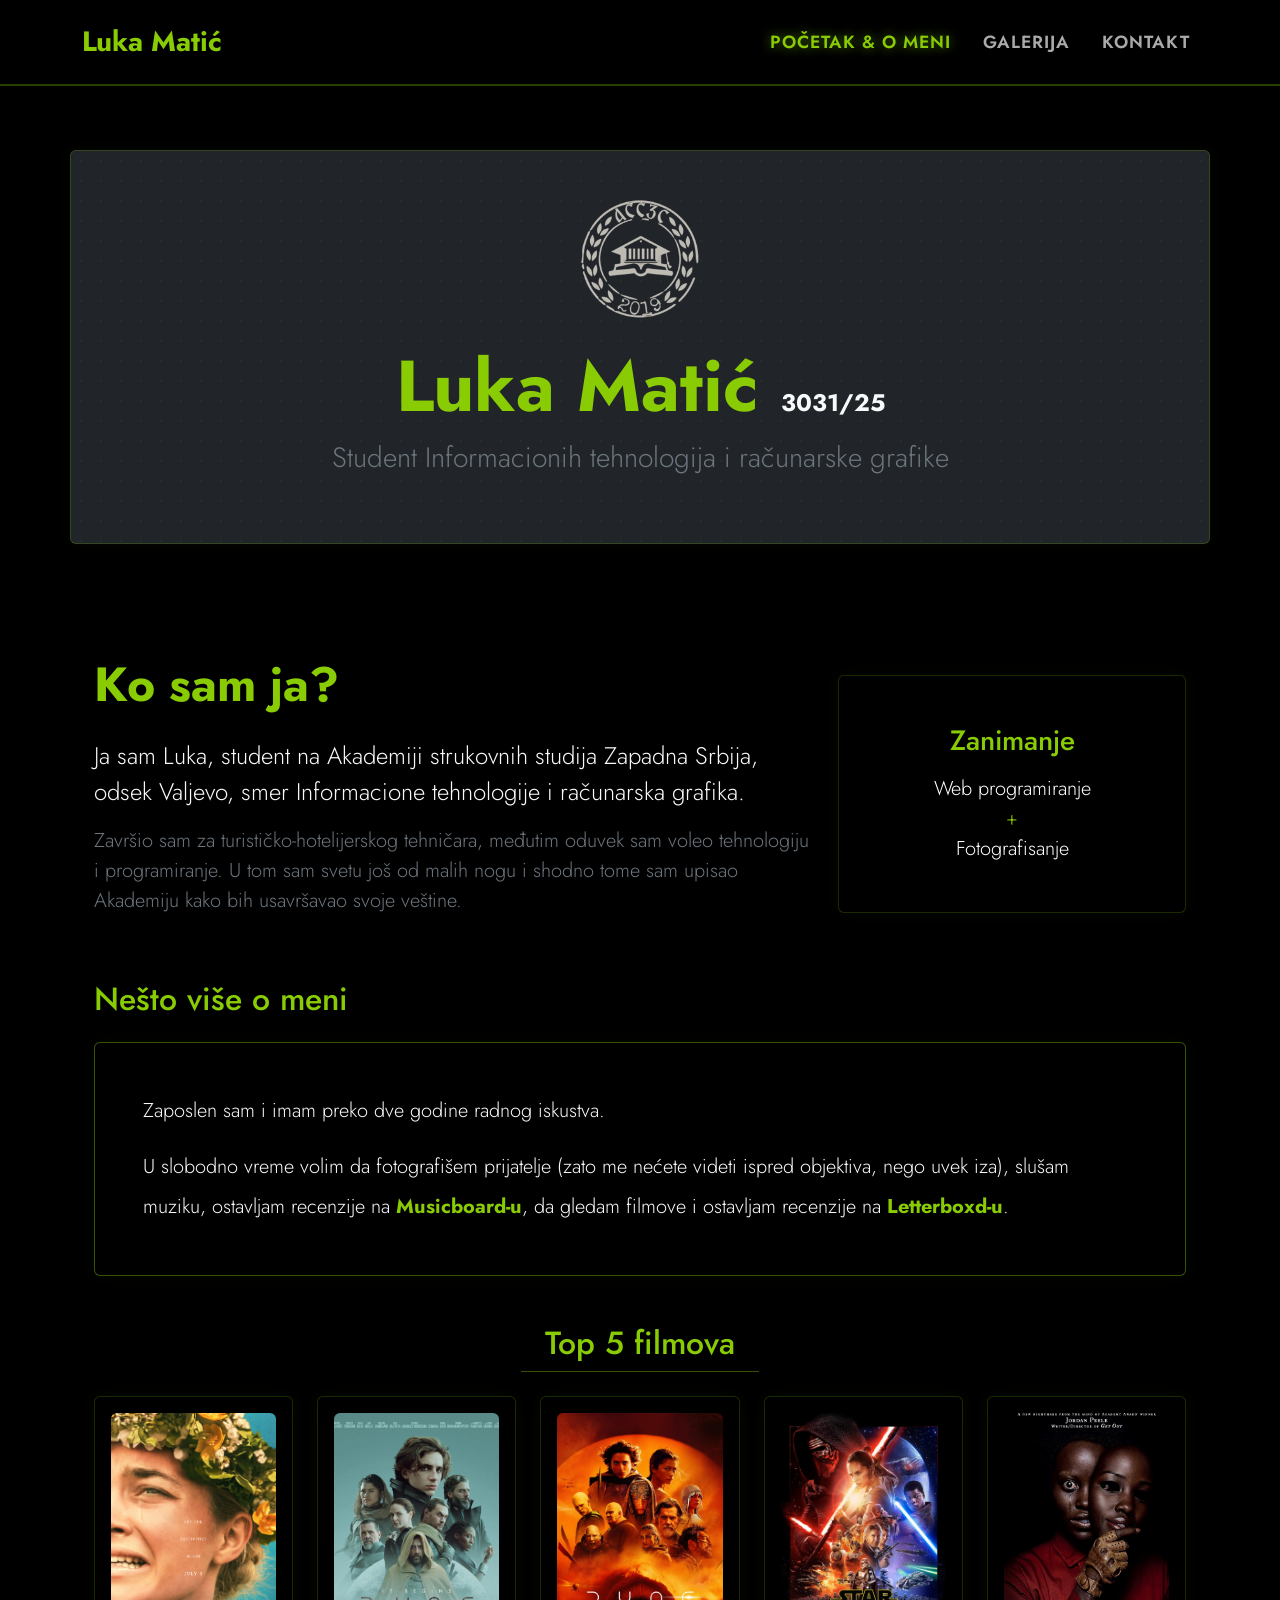
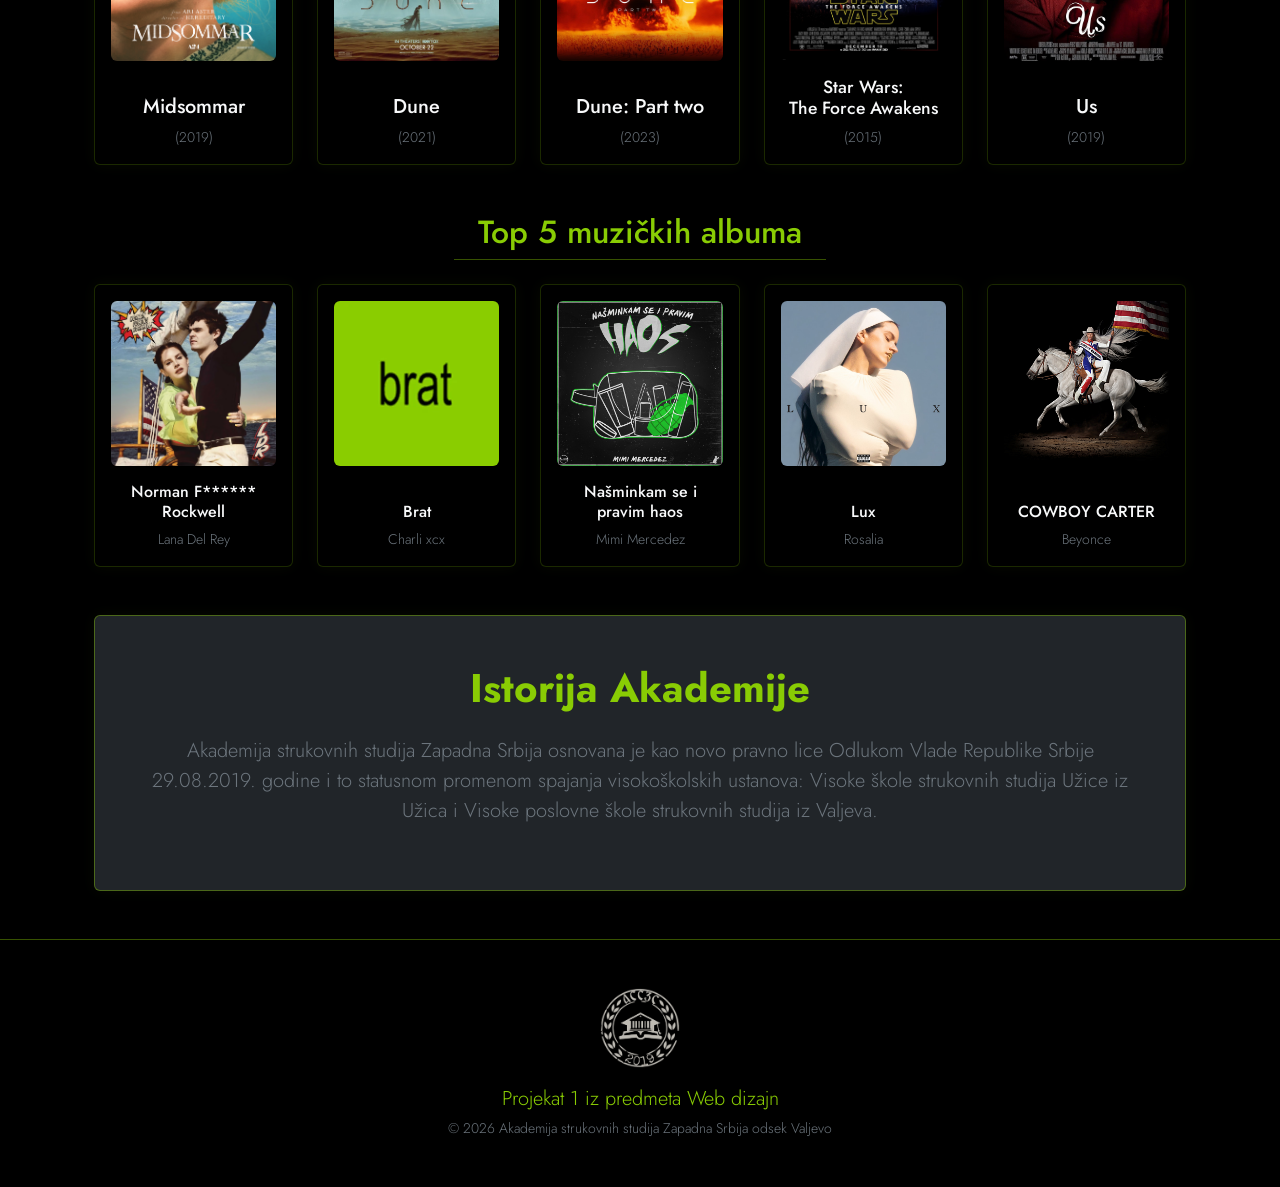
==== commit 7bd40e3b: "color change" ====
--- a/index.html
+++ b/index.html
@@ -78,7 +78,7 @@
             <div class="col">
                 <a href="https://letterboxd.com/film/midsommar/" target="_blank" class="text-decoration-none">
                     <div class="neon-box bg-black p-3 rounded h-100 d-flex flex-column transition-hover">
-                        <img src="midsommar.jpg" class="img-fluid rounded mb-3 custom-poster" alt="Midsommar" loading="lazy" decoding="async">
+                        <img src="midsommar.jpg" class="img-fluid rounded mb-3 custom-poster" alt="Midsommar">
                         <h5 class="text-light mt-auto">Midsommar</h5>
                         <p class="text-secondary small mb-0">(2019)</p>
                     </div>
@@ -87,7 +87,7 @@
             <div class="col">
                 <a href="https://letterboxd.com/film/dune-2021/" target="_blank" class="text-decoration-none">
                     <div class="neon-box bg-black p-3 rounded h-100 d-flex flex-column transition-hover">
-                        <img src="dune.webp" class="img-fluid rounded mb-3 custom-poster" alt="Dune" loading="lazy" decoding="async">
+                        <img src="dune.webp" class="img-fluid rounded mb-3 custom-poster" alt="Dune">
                         <h5 class="text-light mt-auto">Dune</h5>
                         <p class="text-secondary small mb-0">(2021)</p>
                     </div>
@@ -96,7 +96,7 @@
             <div class="col">
                 <a href="https://letterboxd.com/film/dune-part-two/" target="_blank" class="text-decoration-none">
                     <div class="neon-box bg-black p-3 rounded h-100 d-flex flex-column transition-hover">
-                        <img src="duneparttwo.jpg" class="img-fluid rounded mb-3 custom-poster" alt="Dune: Part two" loading="lazy" decoding="async">
+                        <img src="duneparttwo.jpg" class="img-fluid rounded mb-3 custom-poster" alt="Dune: Part two">
                         <h5 class="text-light mt-auto">Dune: Part two</h5>
                         <p class="text-secondary small mb-0">(2023)</p>
                     </div>
@@ -105,7 +105,7 @@
             <div class="col">
                 <a href="https://letterboxd.com/film/star-wars-the-force-awakens/" target="_blank" class="text-decoration-none">
                     <div class="neon-box bg-black p-3 rounded h-100 d-flex flex-column transition-hover">
-                        <img src="starwars.jpeg" class="img-fluid rounded mb-3 custom-poster" alt="Star Wars: The Force Awakens" loading="lazy" decoding="async">
+                        <img src="starwars.jpeg" class="img-fluid rounded mb-3 custom-poster" alt="Star Wars: The Force Awakens">
                         <h5 class="text-light mt-auto text-decoration-none" style="font-size:1.1rem;">Star Wars: <br>The Force Awakens</h5>
                         <p class="text-secondary small mb-0">(2015)</p>
                     </div>
@@ -114,7 +114,7 @@
             <div class="col">
                 <a href="https://letterboxd.com/film/us-2019/" target="_blank" class="text-decoration-none">
                     <div class="neon-box bg-black p-3 rounded h-100 d-flex flex-column transition-hover">
-                        <img src="us.jpg" class="img-fluid rounded mb-3 custom-poster" alt="Us" loading="lazy" decoding="async">
+                        <img src="us.jpg" class="img-fluid rounded mb-3 custom-poster" alt="Us">
                         <h5 class="text-light mt-auto">Us</h5>
                         <p class="text-secondary small mb-0">(2019)</p>
                     </div>
@@ -132,7 +132,7 @@
             <div class="col">
                 <a href="https://open.spotify.com/search/Norman%20Fucking%20Rockwell%20Lana%20Del%20Rey" target="_blank" class="text-decoration-none">
                     <div class="neon-box bg-black p-3 rounded h-100 d-flex flex-column transition-hover">
-                        <img src="nfrbylana.jpg" class="img-fluid rounded mb-3 custom-album" alt="Norman F****** Rockwell" loading="lazy" decoding="async">
+                        <img src="nfrbylana.jpg" class="img-fluid rounded mb-3 custom-album" alt="Norman F****** Rockwell">
                         <h5 class="text-light fs-6 mt-auto">Norman F****** Rockwell</h5>
                         <p class="text-secondary small mb-0">Lana Del Rey</p>
                     </div>
@@ -141,7 +141,7 @@
             <div class="col">
                 <a href="https://open.spotify.com/search/Brat%20Charli%20xcx" target="_blank" class="text-decoration-none">
                     <div class="neon-box bg-black p-3 rounded h-100 d-flex flex-column transition-hover">
-                        <img src="Charli-XCX-Brat.webp" class="img-fluid rounded mb-3 custom-album" alt="Brat" loading="lazy" decoding="async">
+                        <img src="Charli-XCX-Brat.webp" class="img-fluid rounded mb-3 custom-album" alt="Brat">
                         <h5 class="text-light fs-6 mt-auto">Brat</h5>
                         <p class="text-secondary small mb-0">Charli xcx</p>
                     </div>
@@ -150,7 +150,7 @@
             <div class="col">
                 <a href="https://open.spotify.com/search/Nasminkam%20se%20i%20pravim%20haos%20Mimi%20Mercedez" target="_blank" class="text-decoration-none">
                     <div class="neon-box bg-black p-3 rounded h-100 d-flex flex-column transition-hover">
-                        <img src="nasminkamseipravimhaos.jpeg" class="img-fluid rounded mb-3 custom-album" alt="Našminkam se i pravim haos" loading="lazy" decoding="async">
+                        <img src="nasminkamseipravimhaos.jpeg" class="img-fluid rounded mb-3 custom-album" alt="Našminkam se i pravim haos">
                         <h5 class="text-light fs-6 mt-auto">Našminkam se i pravim haos</h5>
                         <p class="text-secondary small mb-0">Mimi Mercedez</p>
                     </div>
@@ -159,7 +159,7 @@
             <div class="col">
                 <a href="https://open.spotify.com/search/Lux%20Rosalia" target="_blank" class="text-decoration-none">
                     <div class="neon-box bg-black p-3 rounded h-100 d-flex flex-column transition-hover">
-                        <img src="luxbyrosalia.jpeg" class="img-fluid rounded mb-3 custom-album" alt="Lux" loading="lazy" decoding="async">
+                        <img src="luxbyrosalia.jpeg" class="img-fluid rounded mb-3 custom-album" alt="Lux">
                         <h5 class="text-light fs-6 mt-auto">Lux</h5>
                         <p class="text-secondary small mb-0">Rosalia</p>
                     </div>
@@ -168,7 +168,7 @@
             <div class="col">
                 <a href="https://open.spotify.com/search/Cowboy%20Carter%20Beyonce" target="_blank" class="text-decoration-none">
                     <div class="neon-box bg-black p-3 rounded h-100 d-flex flex-column transition-hover">
-                        <img src="cowboycarter.png" class="img-fluid rounded mb-3 custom-album" alt="COWBOY CARTER" loading="lazy" decoding="async">
+                        <img src="cowboycarter.png" class="img-fluid rounded mb-3 custom-album" alt="COWBOY CARTER">
                         <h5 class="text-light fs-6 mt-auto">COWBOY CARTER</h5>
                         <p class="text-secondary small mb-0">Beyonce</p>
                     </div>
--- a/index.css
+++ b/index.css
@@ -1,21 +1,22 @@
 
 :root {
     --neon-green: #89CC04;
-    --dark-bg: #050505;
+    --dark-bg: #000000;
     --darker-bg: #000000;
 }
 
 html {
     overflow-x: clip;
+    background-color: var(--dark-bg) !important;
 }
 
 body {
     background-color: var(--dark-bg) !important;
+    min-height: 100vh;
     color: #e0e0e0;
     font-family: 'Jost', system-ui, -apple-system, sans-serif !important;
     font-weight: 300 !important;
     scroll-behavior: smooth;
-    overflow-x: hidden;
     max-width: 100%;
 }
 
@@ -60,7 +61,7 @@
 }
 
 .custom-navbar {
-    background-color: rgba(0, 0, 0, 0.92);
+    background-color: rgb(0, 0, 0);
     backdrop-filter: blur(10px);
     -webkit-backdrop-filter: blur(10px);
     border-bottom: 2px solid rgba(137, 204, 4, 0.3);
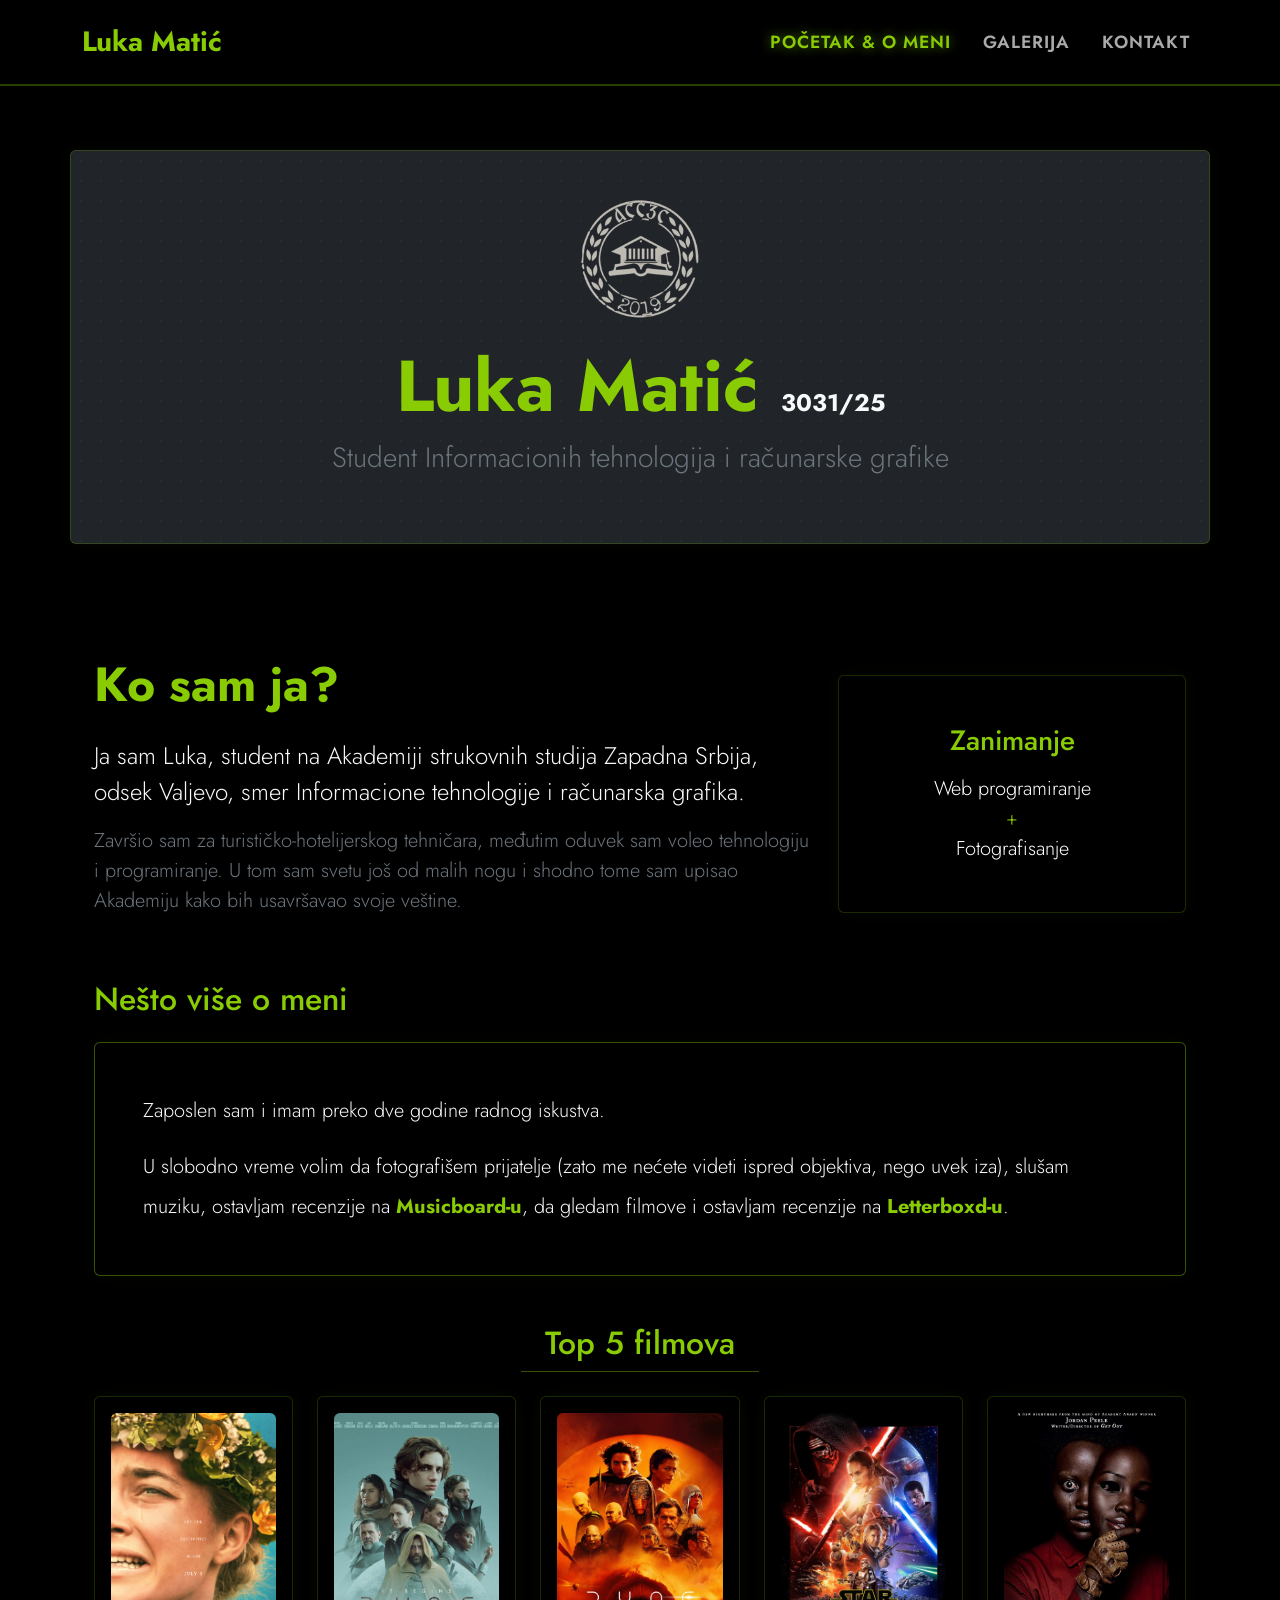
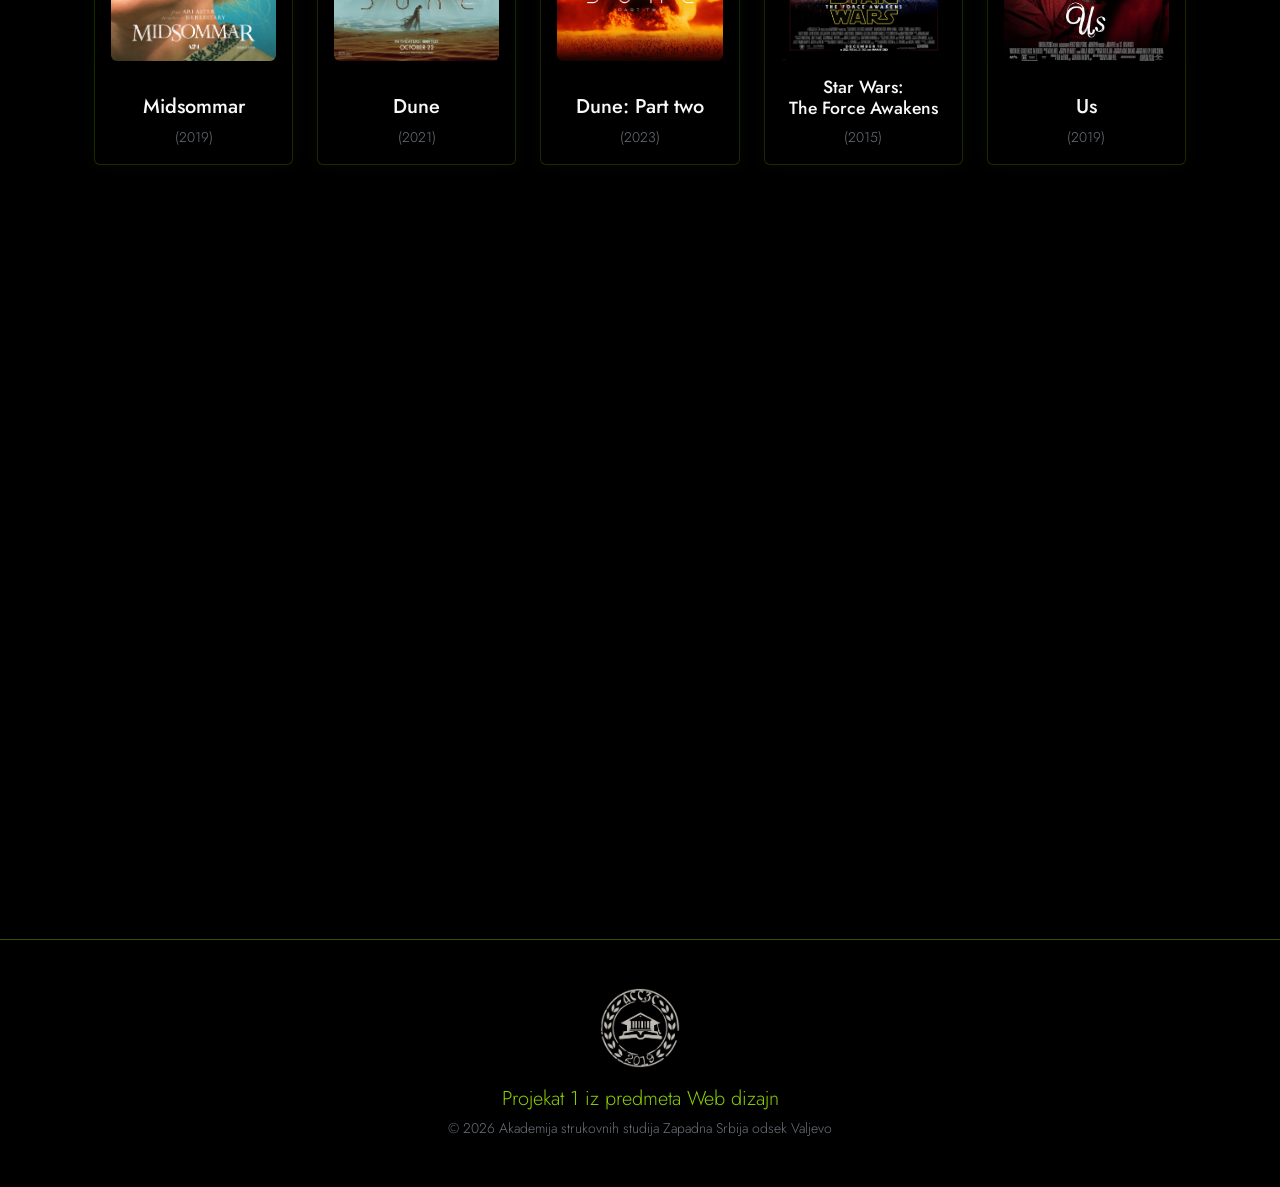
==== commit eb8b8628: "." ====
--- a/index.html
+++ b/index.html
@@ -36,7 +36,7 @@
     <header class="hero-section text-center py-5 fade-in px-4 px-md-0">
         <div class="container py-4 py-md-5 my-3 rounded neon-box bg-dark custom-bg-pattern">
             <a href="https://va.akademijazs.edu.rs/">
-                <img src="9-Akademija-logo-sivi.png" alt="Akademija" class="logo-img mb-4 fade-in delay-1" height="120">
+                <img src="images/9-Akademija-logo-sivi.png" alt="Akademija" class="logo-img mb-4 fade-in delay-1" height="120">
             </a>
             <h1 class="display-2 fw-bold text-neon fade-in delay-2">Luka Matić <span class="fs-4 text-light">3031/25</span></h1>
             <p class="lead fade-in delay-3 fs-3 text-secondary">Student Informacionih tehnologija i računarske grafike</p>
@@ -78,7 +78,7 @@
             <div class="col">
                 <a href="https://letterboxd.com/film/midsommar/" target="_blank" class="text-decoration-none">
                     <div class="neon-box bg-black p-3 rounded h-100 d-flex flex-column transition-hover">
-                        <img src="midsommar.jpg" class="img-fluid rounded mb-3 custom-poster" alt="Midsommar">
+                        <img src="images/midsommar.jpg" class="img-fluid rounded mb-3 custom-poster" alt="Midsommar">
                         <h5 class="text-light mt-auto">Midsommar</h5>
                         <p class="text-secondary small mb-0">(2019)</p>
                     </div>
@@ -87,7 +87,7 @@
             <div class="col">
                 <a href="https://letterboxd.com/film/dune-2021/" target="_blank" class="text-decoration-none">
                     <div class="neon-box bg-black p-3 rounded h-100 d-flex flex-column transition-hover">
-                        <img src="dune.webp" class="img-fluid rounded mb-3 custom-poster" alt="Dune">
+                        <img src="images/dune.webp" class="img-fluid rounded mb-3 custom-poster" alt="Dune">
                         <h5 class="text-light mt-auto">Dune</h5>
                         <p class="text-secondary small mb-0">(2021)</p>
                     </div>
@@ -96,7 +96,7 @@
             <div class="col">
                 <a href="https://letterboxd.com/film/dune-part-two/" target="_blank" class="text-decoration-none">
                     <div class="neon-box bg-black p-3 rounded h-100 d-flex flex-column transition-hover">
-                        <img src="duneparttwo.jpg" class="img-fluid rounded mb-3 custom-poster" alt="Dune: Part two">
+                        <img src="images/duneparttwo.jpg" class="img-fluid rounded mb-3 custom-poster" alt="Dune: Part two">
                         <h5 class="text-light mt-auto">Dune: Part two</h5>
                         <p class="text-secondary small mb-0">(2023)</p>
                     </div>
@@ -105,7 +105,7 @@
             <div class="col">
                 <a href="https://letterboxd.com/film/star-wars-the-force-awakens/" target="_blank" class="text-decoration-none">
                     <div class="neon-box bg-black p-3 rounded h-100 d-flex flex-column transition-hover">
-                        <img src="starwars.jpeg" class="img-fluid rounded mb-3 custom-poster" alt="Star Wars: The Force Awakens">
+                        <img src="images/starwars.jpeg" class="img-fluid rounded mb-3 custom-poster" alt="Star Wars: The Force Awakens">
                         <h5 class="text-light mt-auto text-decoration-none" style="font-size:1.1rem;">Star Wars: <br>The Force Awakens</h5>
                         <p class="text-secondary small mb-0">(2015)</p>
                     </div>
@@ -114,7 +114,7 @@
             <div class="col">
                 <a href="https://letterboxd.com/film/us-2019/" target="_blank" class="text-decoration-none">
                     <div class="neon-box bg-black p-3 rounded h-100 d-flex flex-column transition-hover">
-                        <img src="us.jpg" class="img-fluid rounded mb-3 custom-poster" alt="Us">
+                        <img src="images/us.jpg" class="img-fluid rounded mb-3 custom-poster" alt="Us">
                         <h5 class="text-light mt-auto">Us</h5>
                         <p class="text-secondary small mb-0">(2019)</p>
                     </div>
@@ -132,7 +132,7 @@
             <div class="col">
                 <a href="https://open.spotify.com/search/Norman%20Fucking%20Rockwell%20Lana%20Del%20Rey" target="_blank" class="text-decoration-none">
                     <div class="neon-box bg-black p-3 rounded h-100 d-flex flex-column transition-hover">
-                        <img src="nfrbylana.jpg" class="img-fluid rounded mb-3 custom-album" alt="Norman F****** Rockwell">
+                        <img src="images/nfrbylana.jpg" class="img-fluid rounded mb-3 custom-album" alt="Norman F****** Rockwell">
                         <h5 class="text-light fs-6 mt-auto">Norman F****** Rockwell</h5>
                         <p class="text-secondary small mb-0">Lana Del Rey</p>
                     </div>
@@ -141,7 +141,7 @@
             <div class="col">
                 <a href="https://open.spotify.com/search/Brat%20Charli%20xcx" target="_blank" class="text-decoration-none">
                     <div class="neon-box bg-black p-3 rounded h-100 d-flex flex-column transition-hover">
-                        <img src="Charli-XCX-Brat.webp" class="img-fluid rounded mb-3 custom-album" alt="Brat">
+                        <img src="images/Charli-XCX-Brat.webp" class="img-fluid rounded mb-3 custom-album" alt="Brat">
                         <h5 class="text-light fs-6 mt-auto">Brat</h5>
                         <p class="text-secondary small mb-0">Charli xcx</p>
                     </div>
@@ -150,7 +150,7 @@
             <div class="col">
                 <a href="https://open.spotify.com/search/Nasminkam%20se%20i%20pravim%20haos%20Mimi%20Mercedez" target="_blank" class="text-decoration-none">
                     <div class="neon-box bg-black p-3 rounded h-100 d-flex flex-column transition-hover">
-                        <img src="nasminkamseipravimhaos.jpeg" class="img-fluid rounded mb-3 custom-album" alt="Našminkam se i pravim haos">
+                        <img src="images/nasminkamseipravimhaos.jpeg" class="img-fluid rounded mb-3 custom-album" alt="Našminkam se i pravim haos">
                         <h5 class="text-light fs-6 mt-auto">Našminkam se i pravim haos</h5>
                         <p class="text-secondary small mb-0">Mimi Mercedez</p>
                     </div>
@@ -159,7 +159,7 @@
             <div class="col">
                 <a href="https://open.spotify.com/search/Lux%20Rosalia" target="_blank" class="text-decoration-none">
                     <div class="neon-box bg-black p-3 rounded h-100 d-flex flex-column transition-hover">
-                        <img src="luxbyrosalia.jpeg" class="img-fluid rounded mb-3 custom-album" alt="Lux">
+                        <img src="images/luxbyrosalia.jpeg" class="img-fluid rounded mb-3 custom-album" alt="Lux">
                         <h5 class="text-light fs-6 mt-auto">Lux</h5>
                         <p class="text-secondary small mb-0">Rosalia</p>
                     </div>
@@ -168,7 +168,7 @@
             <div class="col">
                 <a href="https://open.spotify.com/search/Cowboy%20Carter%20Beyonce" target="_blank" class="text-decoration-none">
                     <div class="neon-box bg-black p-3 rounded h-100 d-flex flex-column transition-hover">
-                        <img src="cowboycarter.png" class="img-fluid rounded mb-3 custom-album" alt="COWBOY CARTER">
+                        <img src="images/cowboycarter.png" class="img-fluid rounded mb-3 custom-album" alt="COWBOY CARTER">
                         <h5 class="text-light fs-6 mt-auto">COWBOY CARTER</h5>
                         <p class="text-secondary small mb-0">Beyonce</p>
                     </div>
@@ -189,7 +189,7 @@
     <footer class="footer mt-auto py-5 border-top border-neon text-center bg-black">
         <div class="container">
             <a href="https://va.akademijazs.edu.rs/" class="d-inline-block mb-3 logo-hover">
-                <img src="9-Akademija-logo-sivi.png" height="80" alt="Logo">
+                <img src="images/9-Akademija-logo-sivi.png" height="80" alt="Logo">
             </a>
             <p class="text-neon mb-1 fs-5">Projekat 1 iz predmeta Web dizajn</p>
             <p class="small text-secondary mb-0">&copy; 2026 Akademija strukovnih studija Zapadna Srbija odsek Valjevo</p>
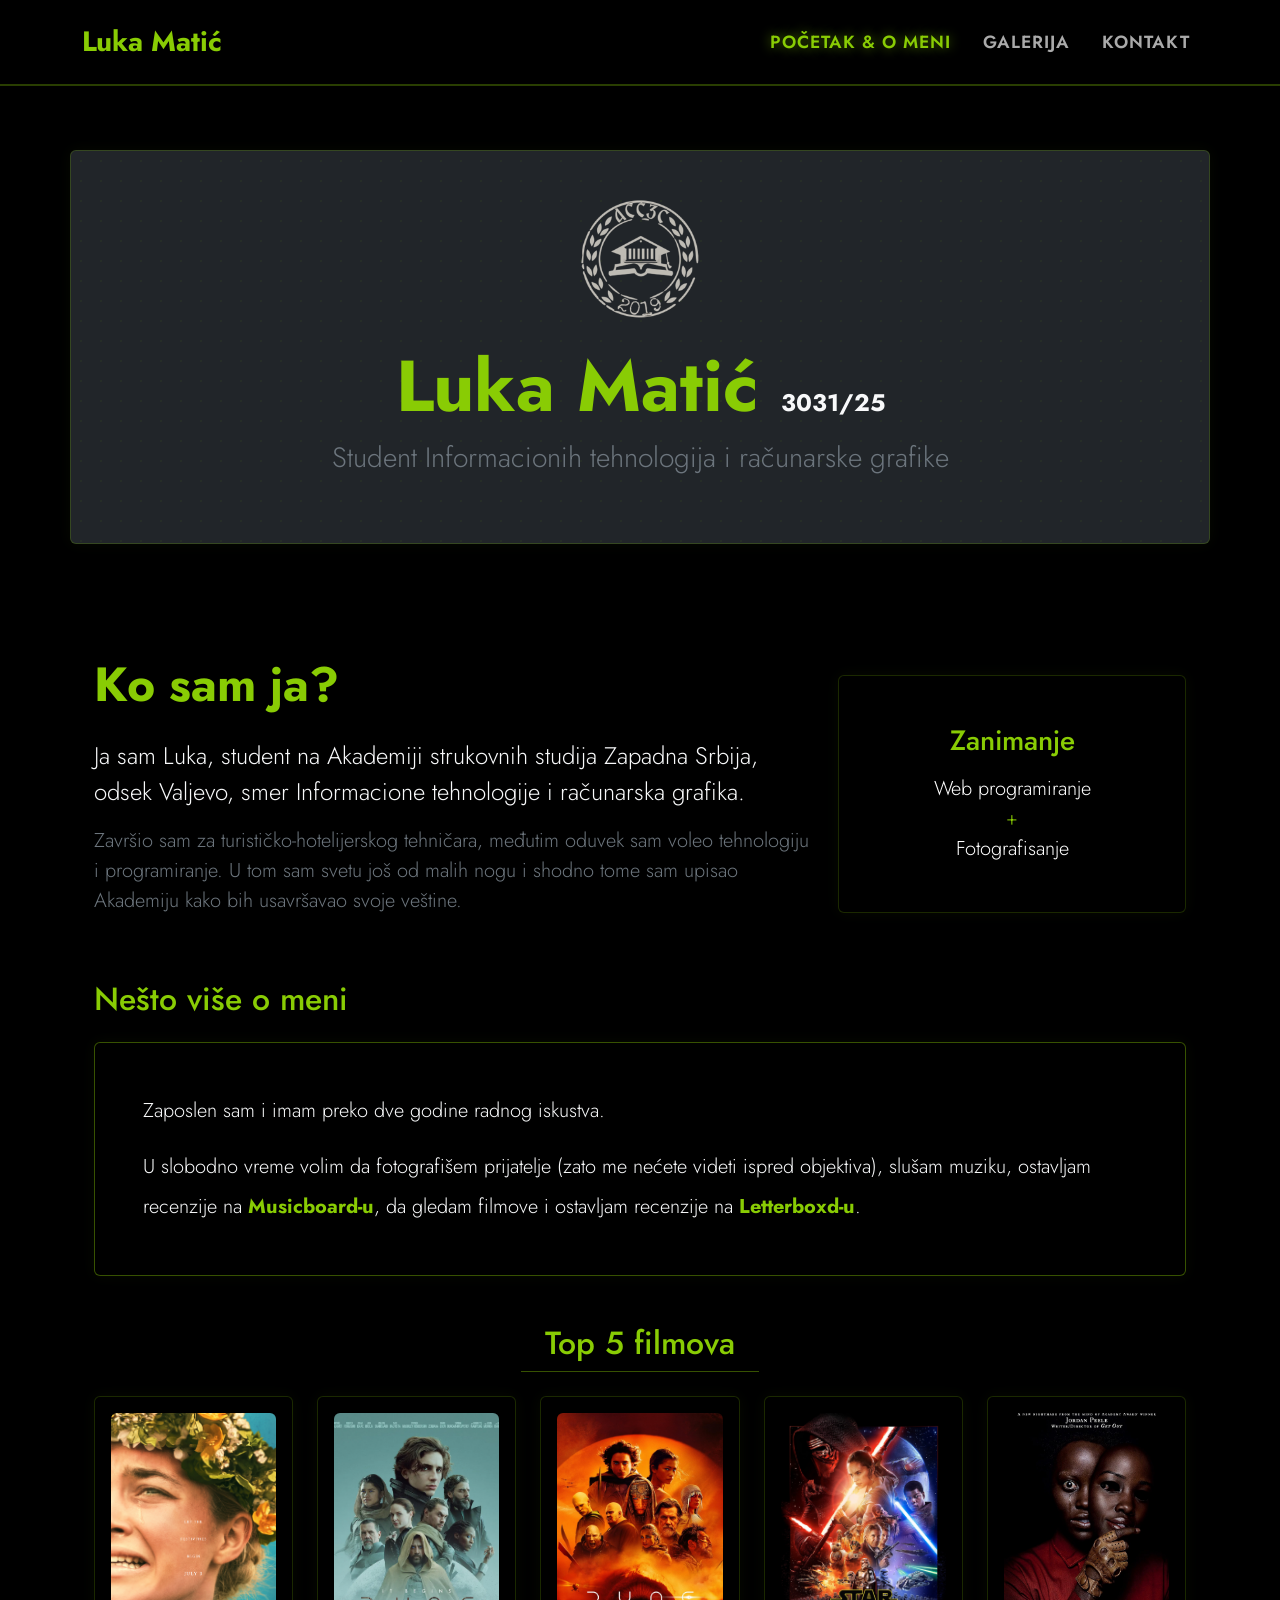
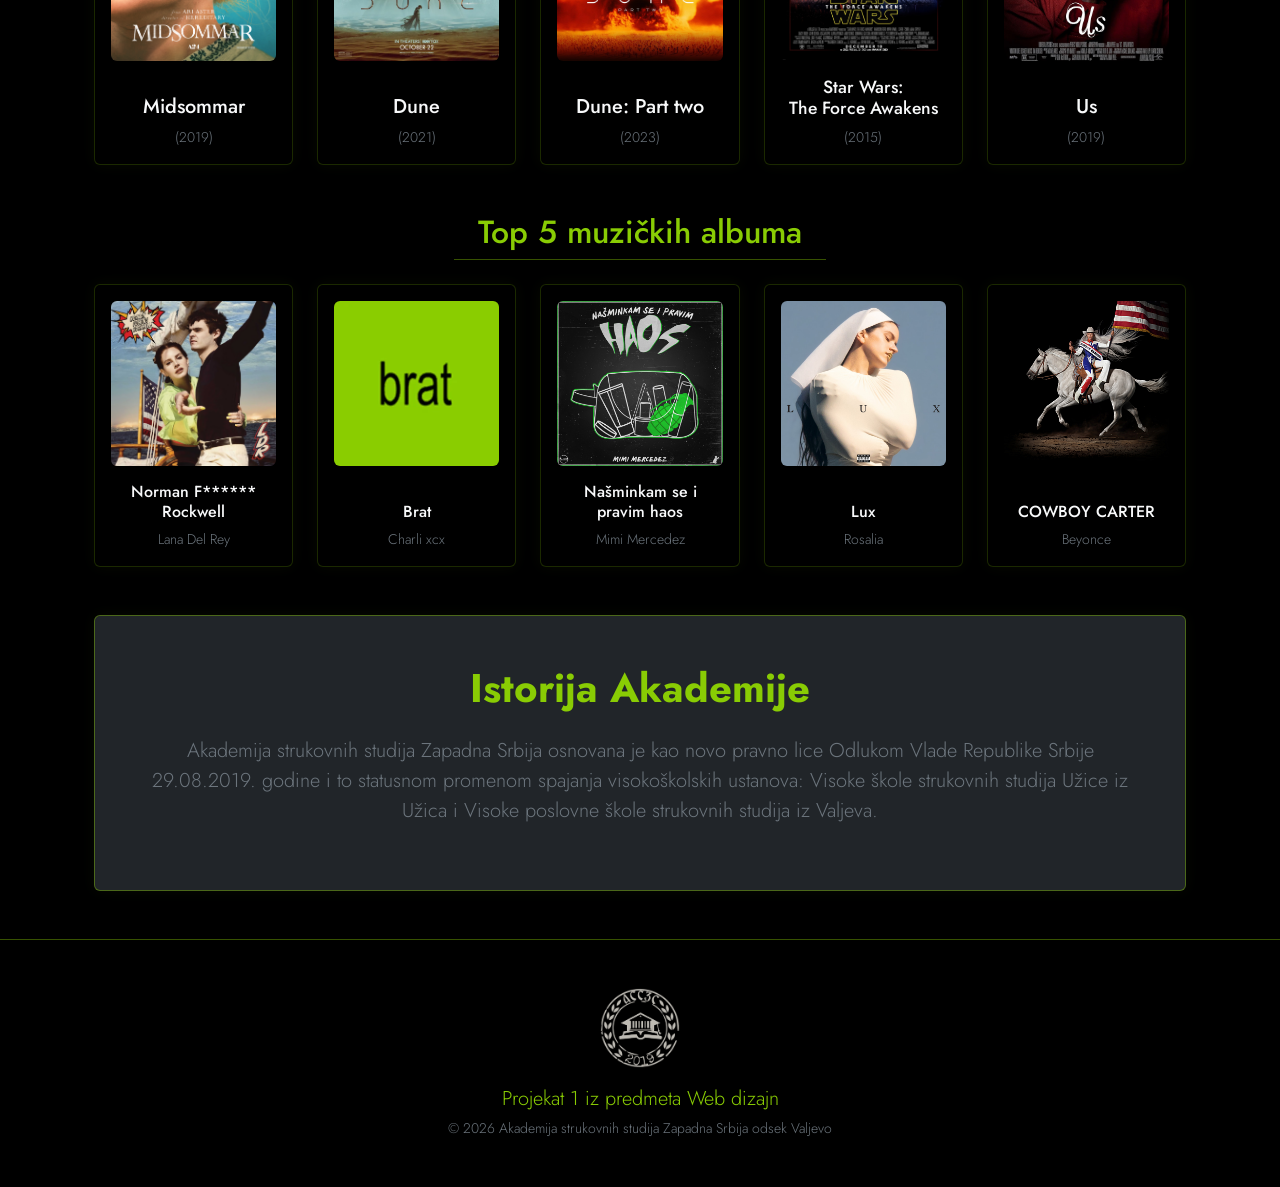
==== commit 2949faab: "1" ====
--- a/index.html
+++ b/index.html
@@ -63,7 +63,7 @@
                 <h2 class="text-neon mb-4">Nešto više o meni</h2>
                 <div class="card bg-black border-neon p-4 p-md-5 neon-box text-light fs-5 lh-lg">
                     <p>Zaposlen sam i imam preko dve godine radnog iskustva.</p>
-                    <p class="mb-0">U slobodno vreme volim da fotografišem prijatelje (zato me nećete videti ispred objektiva, nego uvek iza), slušam muziku, ostavljam recenzije na <a class="text-neon fw-bold custom-link" href="https://musicboard.com/user/lukamercedez" target="_blank">Musicboard-u</a>, da gledam filmove i ostavljam recenzije na <a class="text-neon fw-bold custom-link" href="https://letterboxd.com/lukamercedez/" target="_blank">Letterboxd-u</a>.</p>
+                    <p class="mb-0">U slobodno vreme volim da fotografišem prijatelje (zato me nećete videti ispred objektiva), slušam muziku, ostavljam recenzije na <a class="text-neon fw-bold custom-link" href="https://musicboard.com/user/lukamercedez" target="_blank">Musicboard-u</a>, da gledam filmove i ostavljam recenzije na <a class="text-neon fw-bold custom-link" href="https://letterboxd.com/lukamercedez/" target="_blank">Letterboxd-u</a>.</p>
                 </div>
             </div>
         </div>
